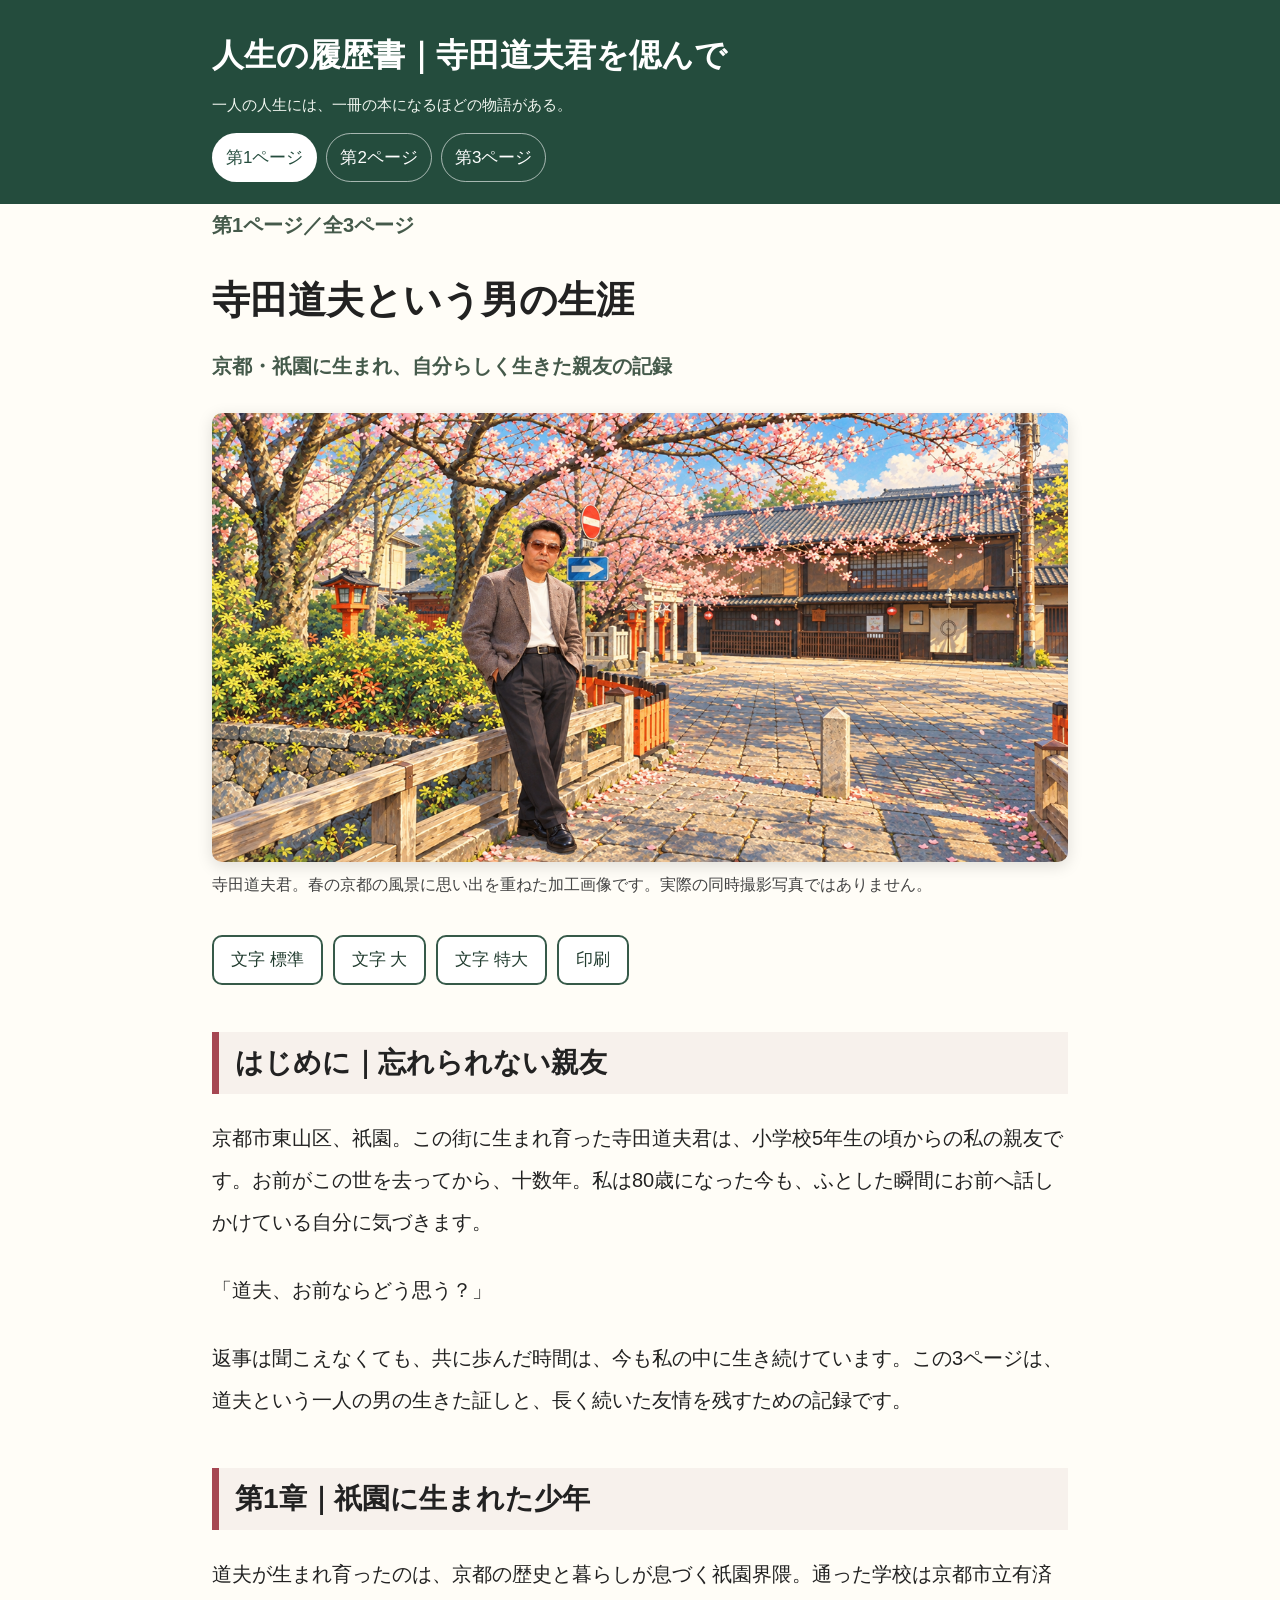
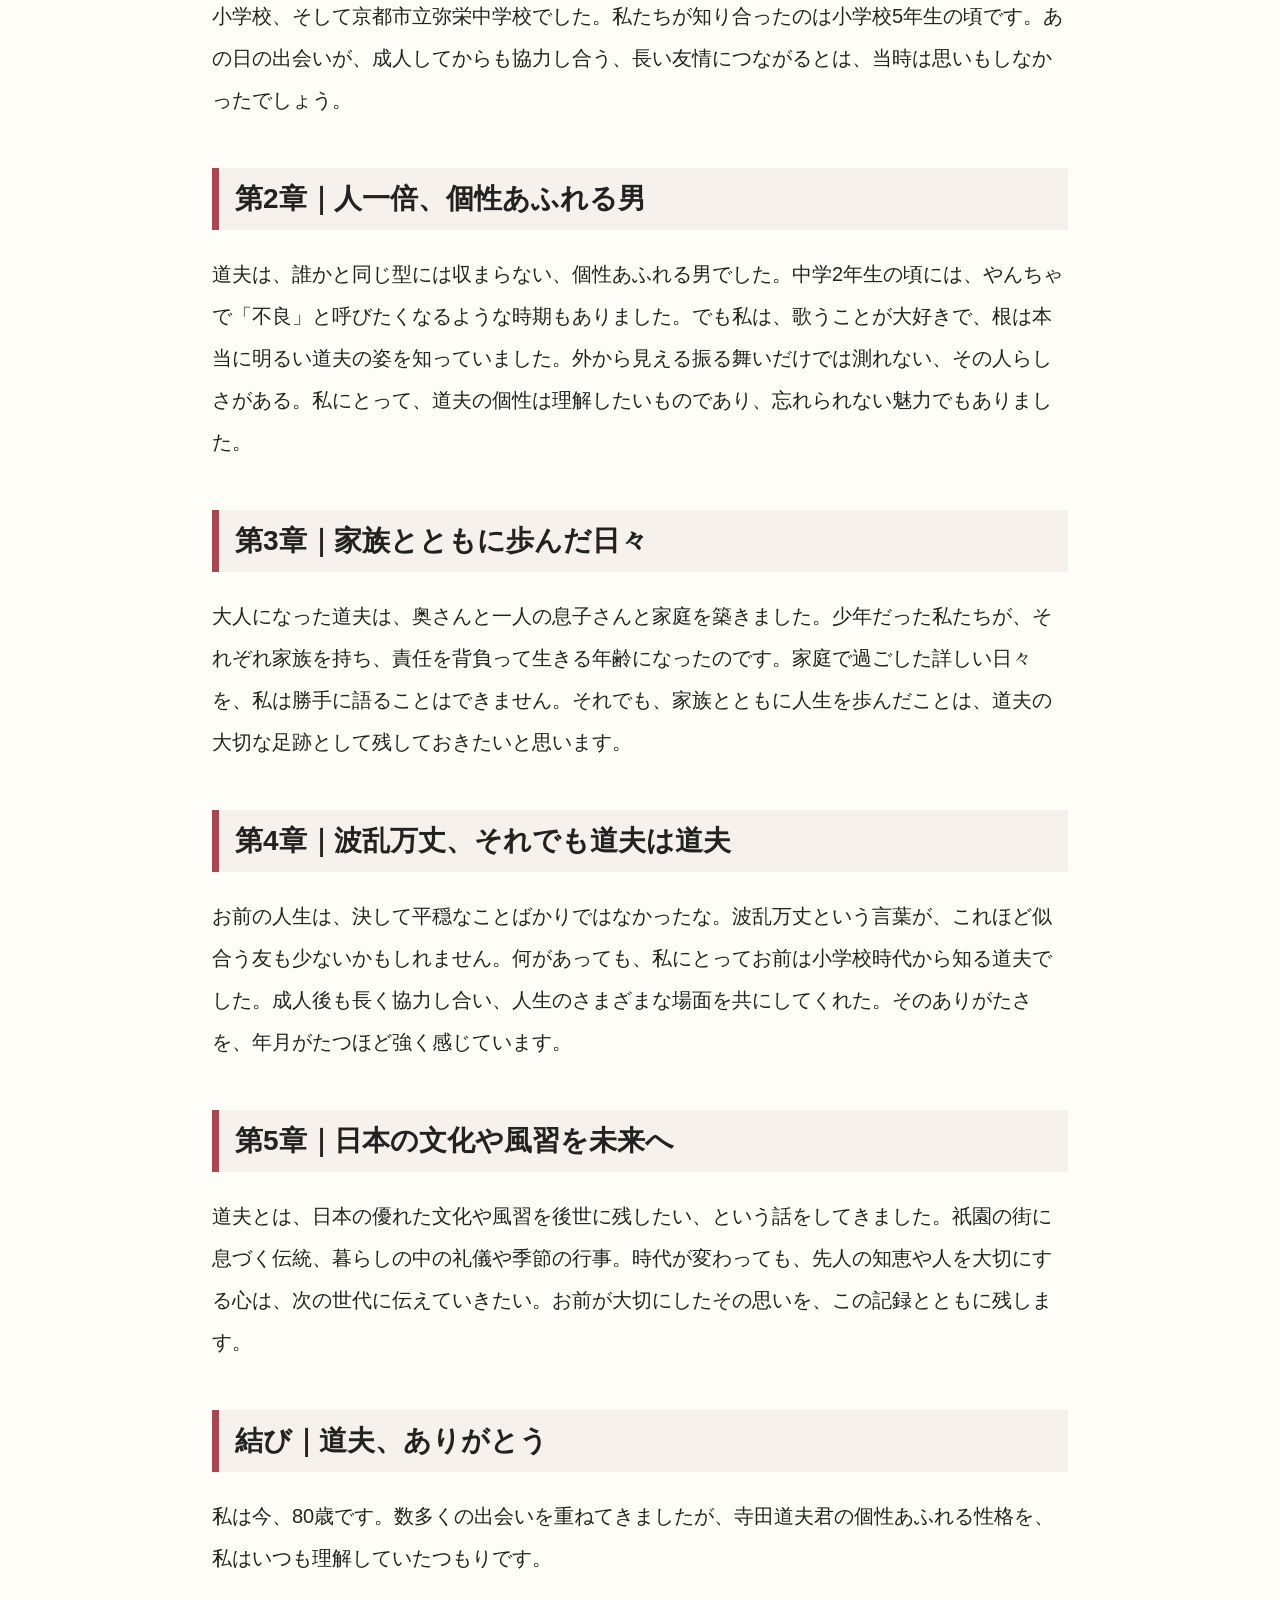
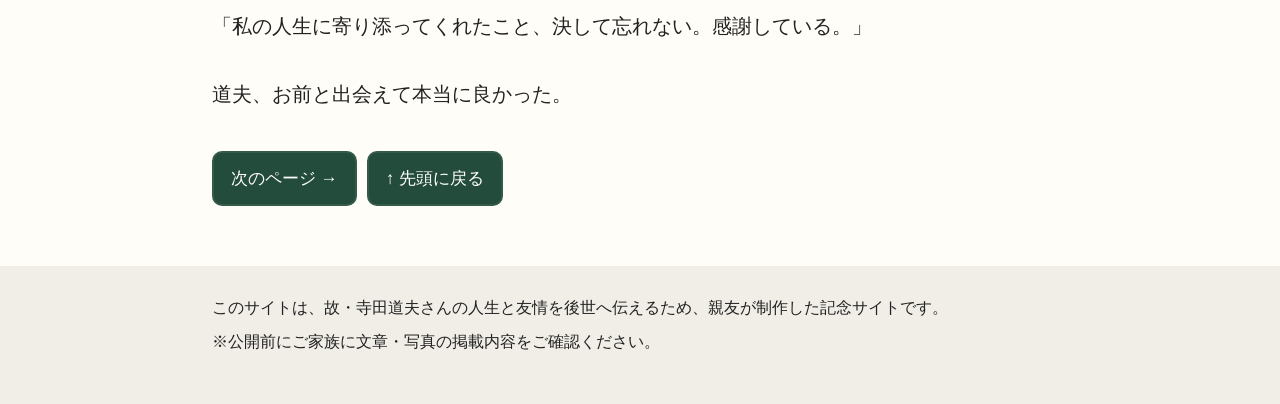
==== index.html @ 9e339e1a "Publish supplied Terada Michio memorial website" ====
<!doctype html><html lang="ja"><head><meta charset="utf-8"><meta name="viewport" content="width=device-width,initial-scale=1"><meta name="robots" content="noindex,nofollow"><title>寺田道夫という男の生涯｜人生の履歴書・寺田道夫君</title><meta name="description" content="京都・祇園に生まれ、自分らしく生きた親友の記録。小学校5年生からの親友が記す人生の履歴書。"><link rel="stylesheet" href="css/style.css"></head><body><header class="sitehead"><div class="wrap"><a class="brand" href="index.html">人生の履歴書｜寺田道夫君を偲んで</a><p class="tag">一人の人生には、一冊の本になるほどの物語がある。</p><nav aria-label="ページ切り替え"><a href="index.html" aria-current="page">第1ページ</a><a href="memories.html" >第2ページ</a><a href="message.html" >第3ページ</a></nav></div></header><main class="wrap"><p class="intro">第1ページ／全3ページ</p><h1>寺田道夫という男の生涯</h1><p class="intro">京都・祇園に生まれ、自分らしく生きた親友の記録</p><figure class="photo"><img data-zoom src="images/terada-main.png" alt="寺田道夫君の立ち姿と、桜咲く京都の街並みを組み合わせた加工画像"><figcaption>寺田道夫君。春の京都の風景に思い出を重ねた加工画像です。実際の同時撮影写真ではありません。</figcaption></figure><div class="controls" aria-label="表示操作"><button type="button" data-font="normal">文字 標準</button><button type="button" data-font="large">文字 大</button><button type="button" data-font="xlarge">文字 特大</button><button type="button" onclick="window.print()">印刷</button></div><section class="section"><h2>はじめに｜忘れられない親友</h2><p>京都市東山区、祇園。この街に生まれ育った寺田道夫君は、小学校5年生の頃からの私の親友です。お前がこの世を去ってから、十数年。私は80歳になった今も、ふとした瞬間にお前へ話しかけている自分に気づきます。</p><p>「道夫、お前ならどう思う？」</p><p>返事は聞こえなくても、共に歩んだ時間は、今も私の中に生き続けています。この3ページは、道夫という一人の男の生きた証しと、長く続いた友情を残すための記録です。</p></section><section class="section"><h2>第1章｜祇園に生まれた少年</h2><p>道夫が生まれ育ったのは、京都の歴史と暮らしが息づく祇園界隈。通った学校は京都市立有済小学校、そして京都市立弥栄中学校でした。私たちが知り合ったのは小学校5年生の頃です。あの日の出会いが、成人してからも協力し合う、長い友情につながるとは、当時は思いもしなかったでしょう。</p></section><section class="section"><h2>第2章｜人一倍、個性あふれる男</h2><p>道夫は、誰かと同じ型には収まらない、個性あふれる男でした。中学2年生の頃には、やんちゃで「不良」と呼びたくなるような時期もありました。でも私は、歌うことが大好きで、根は本当に明るい道夫の姿を知っていました。外から見える振る舞いだけでは測れない、その人らしさがある。私にとって、道夫の個性は理解したいものであり、忘れられない魅力でもありました。</p></section><section class="section"><h2>第3章｜家族とともに歩んだ日々</h2><p>大人になった道夫は、奥さんと一人の息子さんと家庭を築きました。少年だった私たちが、それぞれ家族を持ち、責任を背負って生きる年齢になったのです。家庭で過ごした詳しい日々を、私は勝手に語ることはできません。それでも、家族とともに人生を歩んだことは、道夫の大切な足跡として残しておきたいと思います。</p></section><section class="section"><h2>第4章｜波乱万丈、それでも道夫は道夫</h2><p>お前の人生は、決して平穏なことばかりではなかったな。波乱万丈という言葉が、これほど似合う友も少ないかもしれません。何があっても、私にとってお前は小学校時代から知る道夫でした。成人後も長く協力し合い、人生のさまざまな場面を共にしてくれた。そのありがたさを、年月がたつほど強く感じています。</p></section><section class="section"><h2>第5章｜日本の文化や風習を未来へ</h2><p>道夫とは、日本の優れた文化や風習を後世に残したい、という話をしてきました。祇園の街に息づく伝統、暮らしの中の礼儀や季節の行事。時代が変わっても、先人の知恵や人を大切にする心は、次の世代に伝えていきたい。お前が大切にしたその思いを、この記録とともに残します。</p></section><section class="section"><h2>結び｜道夫、ありがとう</h2><p>私は今、80歳です。数多くの出会いを重ねてきましたが、寺田道夫君の個性あふれる性格を、私はいつも理解していたつもりです。</p><p>「私の人生に寄り添ってくれたこと、決して忘れない。感謝している。」</p><p>道夫、お前と出会えて本当に良かった。</p></section><div class="pager"><a href="memories.html">次のページ →</a><a href="#top" onclick="window.scrollTo({top:0,behavior:'smooth'});return false">↑ 先頭に戻る</a></div></main><footer class="foot"><div class="wrap">このサイトは、故・寺田道夫さんの人生と友情を後世へ伝えるため、親友が制作した記念サイトです。<p>※公開前にご家族に文章・写真の掲載内容をご確認ください。</p></div></footer><dialog id="image-dialog"><button type="button" data-close aria-label="画像を閉じる">閉じる ×</button><img alt="拡大画像"></dialog><script src="js/main.js" defer></script></body></html>
---- css/style.css ----
*{box-sizing:border-box}html{scroll-behavior:smooth}body{margin:0;background:#fffdf7;color:#222;font-family:"Yu Gothic","Hiragino Kaku Gothic ProN",Meiryo,sans-serif;font-size:20px;line-height:2.1}body.large{font-size:23px}body.xlarge{font-size:26px}a{color:#174e39}a:focus-visible,button:focus-visible{outline:4px solid #bb5a1a;outline-offset:4px}.wrap{max-width:900px;margin:0 auto;padding:0 22px}.sitehead{background:#244c3d;color:#fff;padding:22px 0}.brand{color:white;text-decoration:none;font-weight:800;font-size:clamp(23px,3vw,32px)}.tag{font-size:15px;margin:0;color:#f2f7f1}nav{display:flex;flex-wrap:wrap;gap:9px;margin-top:12px}nav a{color:#fff;border:1px solid #fff9;padding:6px 13px;border-radius:30px;text-decoration:none;font-size:17px}nav a[aria-current]{background:#fff;color:#244c3d}main{padding-top:30px}h1{font-size:clamp(30px,4.6vw,38px);line-height:1.5;margin:.4em 0}h2{font-size:28px;line-height:1.5;margin:1.7em 0 .8em;border-left:7px solid #a64752;background:#f7f1ec;padding:10px 16px}p{margin:0 0 1.3em;overflow-wrap:anywhere}.intro{color:#455a4b;font-weight:600}.photo{margin:25px auto 35px}figure img{display:block;width:100%;height:auto;border-radius:10px;box-shadow:0 4px 16px #0002;cursor:zoom-in}figcaption{font-size:16px;line-height:1.8;color:#444;margin-top:9px}.section{margin:36px 0}.quote{border-left:6px solid #a64752;background:#fff6eb;padding:18px 22px;font-weight:700}.controls,.pager{display:flex;gap:10px;flex-wrap:wrap;margin:25px 0}.controls button,.pager a{font:700 17px inherit;font-size:17px;color:#223d30;border:2px solid #365a49;background:#fff;border-radius:10px;padding:8px 17px;min-height:50px;cursor:pointer;text-decoration:none}.pager a{background:#244c3d;color:#fff}.foot{background:#f0eee7;padding:25px 0;font-size:16px;margin-top:60px}dialog{border:0;background:transparent;max-width:95vw;max-height:95vh;padding:0}dialog img{max-width:90vw;max-height:85vh;object-fit:contain}dialog button{display:block;margin-left:auto;padding:8px 15px;font-size:20px}dialog::backdrop{background:#000b}@media(max-width:640px){.wrap{padding:0 16px}nav a{font-size:15px}h2{font-size:26px}}@media print{body{color:#000;background:#fff;font-size:15pt}.controls,.pager,nav,dialog{display:none!important}.sitehead{background:#fff;color:#000}.brand{color:#000}.wrap{max-width:100%}section{break-inside:avoid}h2{background:#eee}}
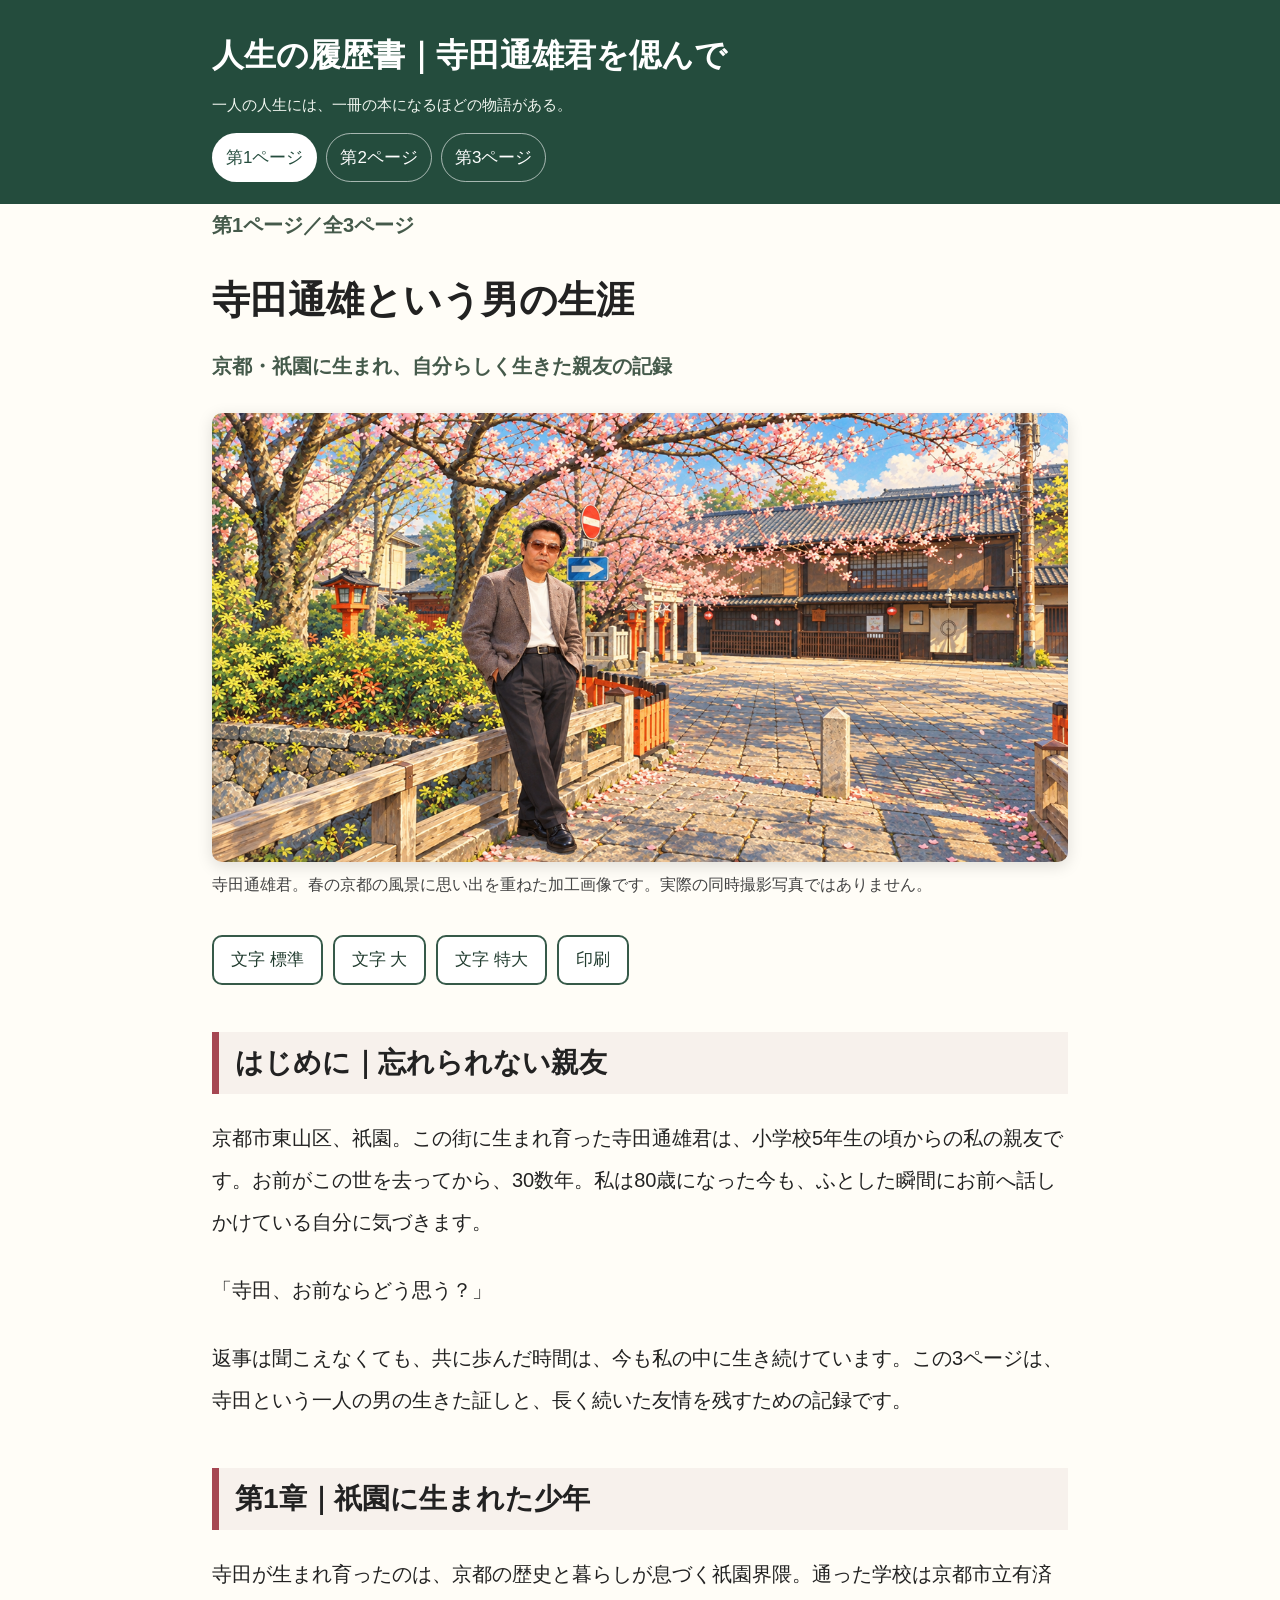
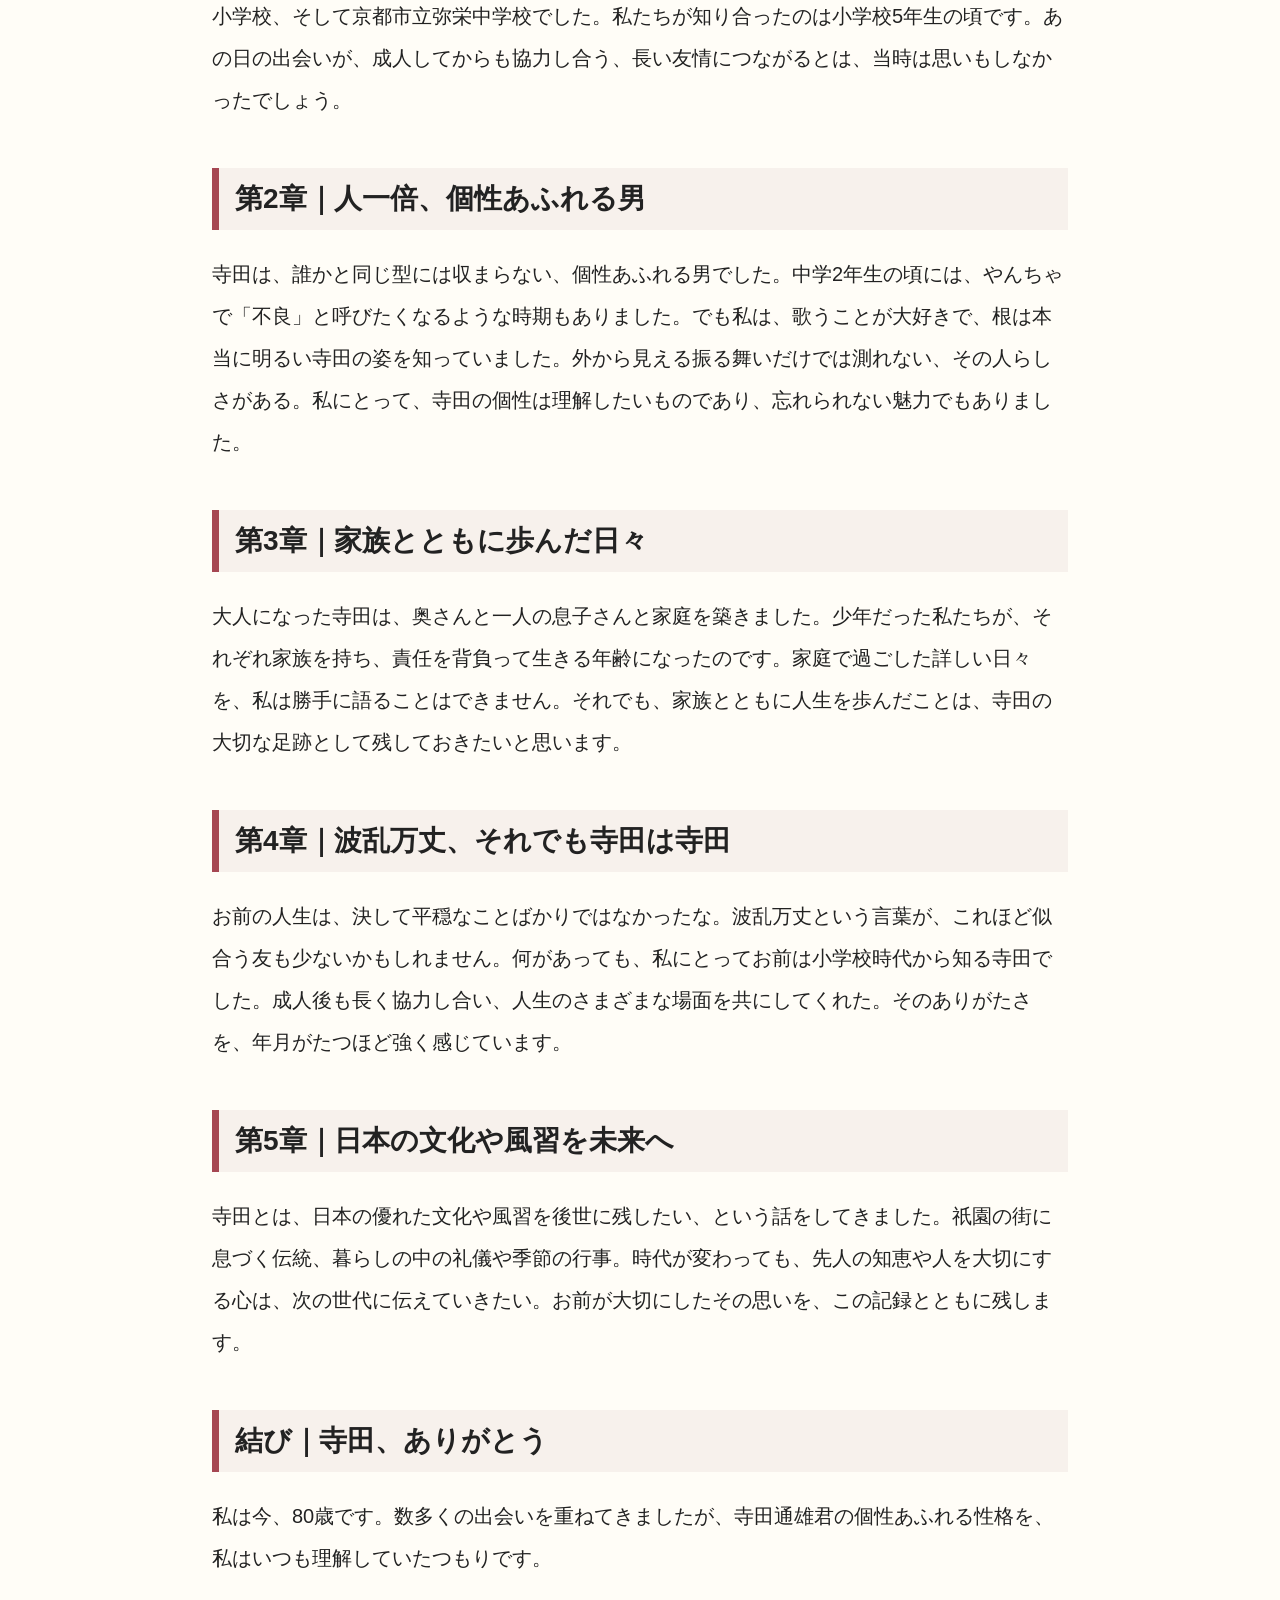
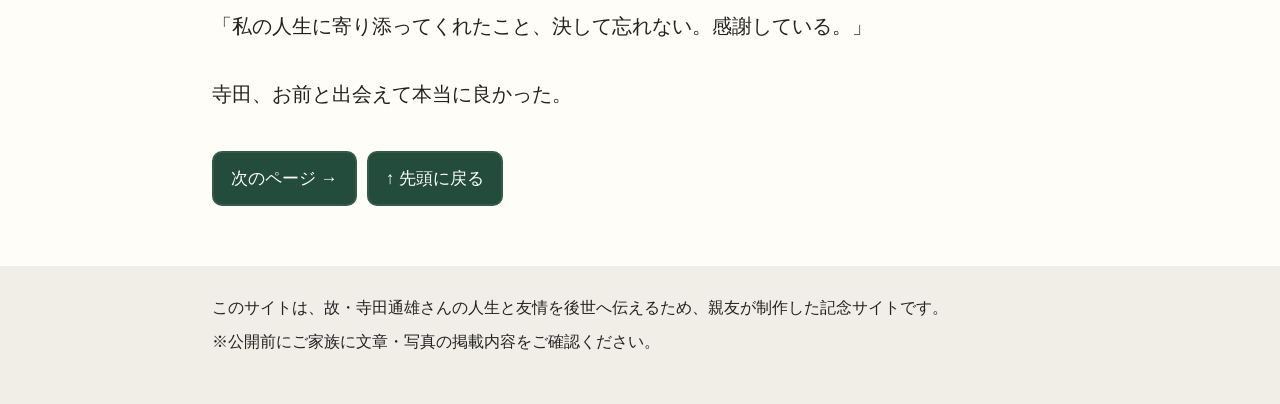
==== commit f7e8866c: "Correct Terada name, memorial years, and school image description" ====
--- a/index.html
+++ b/index.html
@@ -1 +1 @@
-<!doctype html><html lang="ja"><head><meta charset="utf-8"><meta name="viewport" content="width=device-width,initial-scale=1"><meta name="robots" content="noindex,nofollow"><title>寺田道夫という男の生涯｜人生の履歴書・寺田道夫君</title><meta name="description" content="京都・祇園に生まれ、自分らしく生きた親友の記録。小学校5年生からの親友が記す人生の履歴書。"><link rel="stylesheet" href="css/style.css"></head><body><header class="sitehead"><div class="wrap"><a class="brand" href="index.html">人生の履歴書｜寺田道夫君を偲んで</a><p class="tag">一人の人生には、一冊の本になるほどの物語がある。</p><nav aria-label="ページ切り替え"><a href="index.html" aria-current="page">第1ページ</a><a href="memories.html" >第2ページ</a><a href="message.html" >第3ページ</a></nav></div></header><main class="wrap"><p class="intro">第1ページ／全3ページ</p><h1>寺田道夫という男の生涯</h1><p class="intro">京都・祇園に生まれ、自分らしく生きた親友の記録</p><figure class="photo"><img data-zoom src="images/terada-main.png" alt="寺田道夫君の立ち姿と、桜咲く京都の街並みを組み合わせた加工画像"><figcaption>寺田道夫君。春の京都の風景に思い出を重ねた加工画像です。実際の同時撮影写真ではありません。</figcaption></figure><div class="controls" aria-label="表示操作"><button type="button" data-font="normal">文字 標準</button><button type="button" data-font="large">文字 大</button><button type="button" data-font="xlarge">文字 特大</button><button type="button" onclick="window.print()">印刷</button></div><section class="section"><h2>はじめに｜忘れられない親友</h2><p>京都市東山区、祇園。この街に生まれ育った寺田道夫君は、小学校5年生の頃からの私の親友です。お前がこの世を去ってから、十数年。私は80歳になった今も、ふとした瞬間にお前へ話しかけている自分に気づきます。</p><p>「道夫、お前ならどう思う？」</p><p>返事は聞こえなくても、共に歩んだ時間は、今も私の中に生き続けています。この3ページは、道夫という一人の男の生きた証しと、長く続いた友情を残すための記録です。</p></section><section class="section"><h2>第1章｜祇園に生まれた少年</h2><p>道夫が生まれ育ったのは、京都の歴史と暮らしが息づく祇園界隈。通った学校は京都市立有済小学校、そして京都市立弥栄中学校でした。私たちが知り合ったのは小学校5年生の頃です。あの日の出会いが、成人してからも協力し合う、長い友情につながるとは、当時は思いもしなかったでしょう。</p></section><section class="section"><h2>第2章｜人一倍、個性あふれる男</h2><p>道夫は、誰かと同じ型には収まらない、個性あふれる男でした。中学2年生の頃には、やんちゃで「不良」と呼びたくなるような時期もありました。でも私は、歌うことが大好きで、根は本当に明るい道夫の姿を知っていました。外から見える振る舞いだけでは測れない、その人らしさがある。私にとって、道夫の個性は理解したいものであり、忘れられない魅力でもありました。</p></section><section class="section"><h2>第3章｜家族とともに歩んだ日々</h2><p>大人になった道夫は、奥さんと一人の息子さんと家庭を築きました。少年だった私たちが、それぞれ家族を持ち、責任を背負って生きる年齢になったのです。家庭で過ごした詳しい日々を、私は勝手に語ることはできません。それでも、家族とともに人生を歩んだことは、道夫の大切な足跡として残しておきたいと思います。</p></section><section class="section"><h2>第4章｜波乱万丈、それでも道夫は道夫</h2><p>お前の人生は、決して平穏なことばかりではなかったな。波乱万丈という言葉が、これほど似合う友も少ないかもしれません。何があっても、私にとってお前は小学校時代から知る道夫でした。成人後も長く協力し合い、人生のさまざまな場面を共にしてくれた。そのありがたさを、年月がたつほど強く感じています。</p></section><section class="section"><h2>第5章｜日本の文化や風習を未来へ</h2><p>道夫とは、日本の優れた文化や風習を後世に残したい、という話をしてきました。祇園の街に息づく伝統、暮らしの中の礼儀や季節の行事。時代が変わっても、先人の知恵や人を大切にする心は、次の世代に伝えていきたい。お前が大切にしたその思いを、この記録とともに残します。</p></section><section class="section"><h2>結び｜道夫、ありがとう</h2><p>私は今、80歳です。数多くの出会いを重ねてきましたが、寺田道夫君の個性あふれる性格を、私はいつも理解していたつもりです。</p><p>「私の人生に寄り添ってくれたこと、決して忘れない。感謝している。」</p><p>道夫、お前と出会えて本当に良かった。</p></section><div class="pager"><a href="memories.html">次のページ →</a><a href="#top" onclick="window.scrollTo({top:0,behavior:'smooth'});return false">↑ 先頭に戻る</a></div></main><footer class="foot"><div class="wrap">このサイトは、故・寺田道夫さんの人生と友情を後世へ伝えるため、親友が制作した記念サイトです。<p>※公開前にご家族に文章・写真の掲載内容をご確認ください。</p></div></footer><dialog id="image-dialog"><button type="button" data-close aria-label="画像を閉じる">閉じる ×</button><img alt="拡大画像"></dialog><script src="js/main.js" defer></script></body></html>+<!doctype html><html lang="ja"><head><meta charset="utf-8"><meta name="viewport" content="width=device-width,initial-scale=1"><meta name="robots" content="noindex,nofollow"><title>寺田通雄という男の生涯｜人生の履歴書・寺田通雄君</title><meta name="description" content="京都・祇園に生まれ、自分らしく生きた親友の記録。小学校5年生からの親友が記す人生の履歴書。"><link rel="stylesheet" href="css/style.css"></head><body><header class="sitehead"><div class="wrap"><a class="brand" href="index.html">人生の履歴書｜寺田通雄君を偲んで</a><p class="tag">一人の人生には、一冊の本になるほどの物語がある。</p><nav aria-label="ページ切り替え"><a href="index.html" aria-current="page">第1ページ</a><a href="memories.html" >第2ページ</a><a href="message.html" >第3ページ</a></nav></div></header><main class="wrap"><p class="intro">第1ページ／全3ページ</p><h1>寺田通雄という男の生涯</h1><p class="intro">京都・祇園に生まれ、自分らしく生きた親友の記録</p><figure class="photo"><img data-zoom src="images/terada-main.png" alt="寺田通雄君の立ち姿と、桜咲く京都の街並みを組み合わせた加工画像"><figcaption>寺田通雄君。春の京都の風景に思い出を重ねた加工画像です。実際の同時撮影写真ではありません。</figcaption></figure><div class="controls" aria-label="表示操作"><button type="button" data-font="normal">文字 標準</button><button type="button" data-font="large">文字 大</button><button type="button" data-font="xlarge">文字 特大</button><button type="button" onclick="window.print()">印刷</button></div><section class="section"><h2>はじめに｜忘れられない親友</h2><p>京都市東山区、祇園。この街に生まれ育った寺田通雄君は、小学校5年生の頃からの私の親友です。お前がこの世を去ってから、30数年。私は80歳になった今も、ふとした瞬間にお前へ話しかけている自分に気づきます。</p><p>「寺田、お前ならどう思う？」</p><p>返事は聞こえなくても、共に歩んだ時間は、今も私の中に生き続けています。この3ページは、寺田という一人の男の生きた証しと、長く続いた友情を残すための記録です。</p></section><section class="section"><h2>第1章｜祇園に生まれた少年</h2><p>寺田が生まれ育ったのは、京都の歴史と暮らしが息づく祇園界隈。通った学校は京都市立有済小学校、そして京都市立弥栄中学校でした。私たちが知り合ったのは小学校5年生の頃です。あの日の出会いが、成人してからも協力し合う、長い友情につながるとは、当時は思いもしなかったでしょう。</p></section><section class="section"><h2>第2章｜人一倍、個性あふれる男</h2><p>寺田は、誰かと同じ型には収まらない、個性あふれる男でした。中学2年生の頃には、やんちゃで「不良」と呼びたくなるような時期もありました。でも私は、歌うことが大好きで、根は本当に明るい寺田の姿を知っていました。外から見える振る舞いだけでは測れない、その人らしさがある。私にとって、寺田の個性は理解したいものであり、忘れられない魅力でもありました。</p></section><section class="section"><h2>第3章｜家族とともに歩んだ日々</h2><p>大人になった寺田は、奥さんと一人の息子さんと家庭を築きました。少年だった私たちが、それぞれ家族を持ち、責任を背負って生きる年齢になったのです。家庭で過ごした詳しい日々を、私は勝手に語ることはできません。それでも、家族とともに人生を歩んだことは、寺田の大切な足跡として残しておきたいと思います。</p></section><section class="section"><h2>第4章｜波乱万丈、それでも寺田は寺田</h2><p>お前の人生は、決して平穏なことばかりではなかったな。波乱万丈という言葉が、これほど似合う友も少ないかもしれません。何があっても、私にとってお前は小学校時代から知る寺田でした。成人後も長く協力し合い、人生のさまざまな場面を共にしてくれた。そのありがたさを、年月がたつほど強く感じています。</p></section><section class="section"><h2>第5章｜日本の文化や風習を未来へ</h2><p>寺田とは、日本の優れた文化や風習を後世に残したい、という話をしてきました。祇園の街に息づく伝統、暮らしの中の礼儀や季節の行事。時代が変わっても、先人の知恵や人を大切にする心は、次の世代に伝えていきたい。お前が大切にしたその思いを、この記録とともに残します。</p></section><section class="section"><h2>結び｜寺田、ありがとう</h2><p>私は今、80歳です。数多くの出会いを重ねてきましたが、寺田通雄君の個性あふれる性格を、私はいつも理解していたつもりです。</p><p>「私の人生に寄り添ってくれたこと、決して忘れない。感謝している。」</p><p>寺田、お前と出会えて本当に良かった。</p></section><div class="pager"><a href="memories.html">次のページ →</a><a href="#top" onclick="window.scrollTo({top:0,behavior:'smooth'});return false">↑ 先頭に戻る</a></div></main><footer class="foot"><div class="wrap">このサイトは、故・寺田通雄さんの人生と友情を後世へ伝えるため、親友が制作した記念サイトです。<p>※公開前にご家族に文章・写真の掲載内容をご確認ください。</p></div></footer><dialog id="image-dialog"><button type="button" data-close aria-label="画像を閉じる">閉じる ×</button><img alt="拡大画像"></dialog><script src="js/main.js" defer></script></body></html>
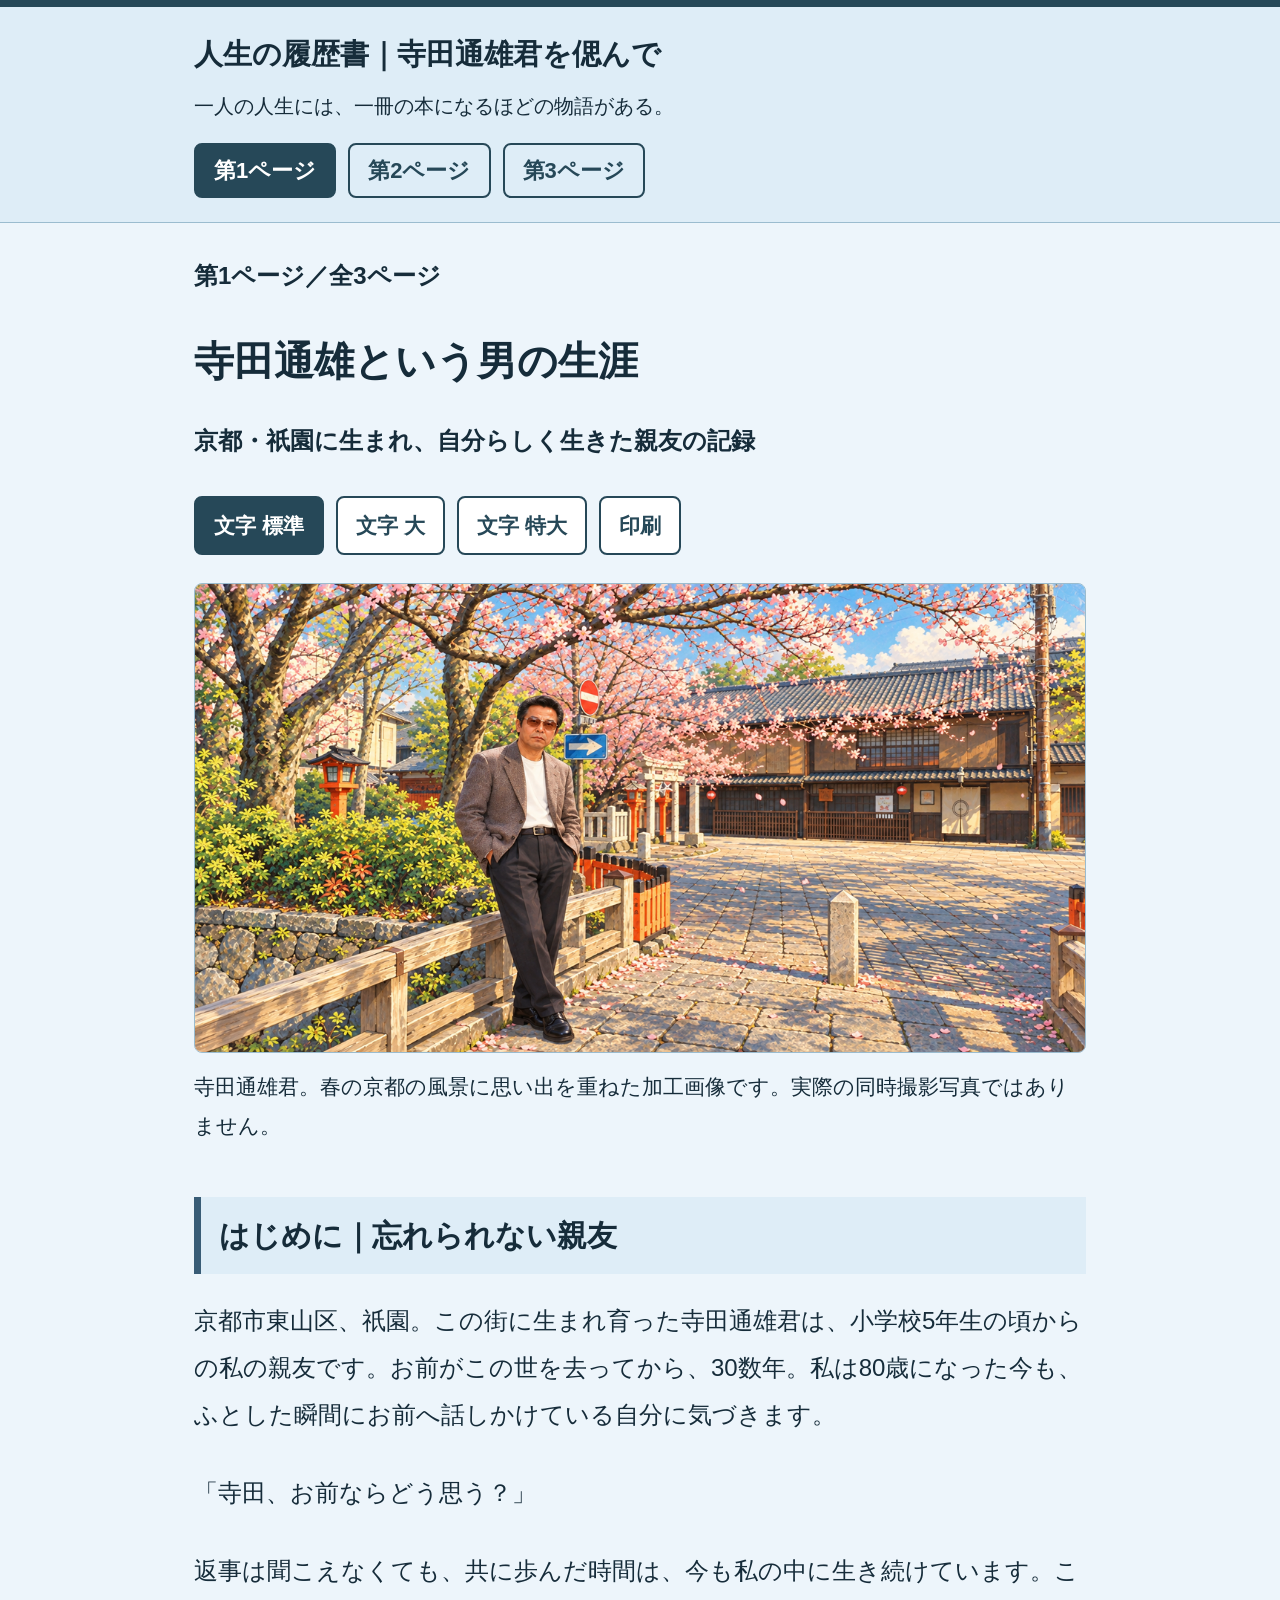
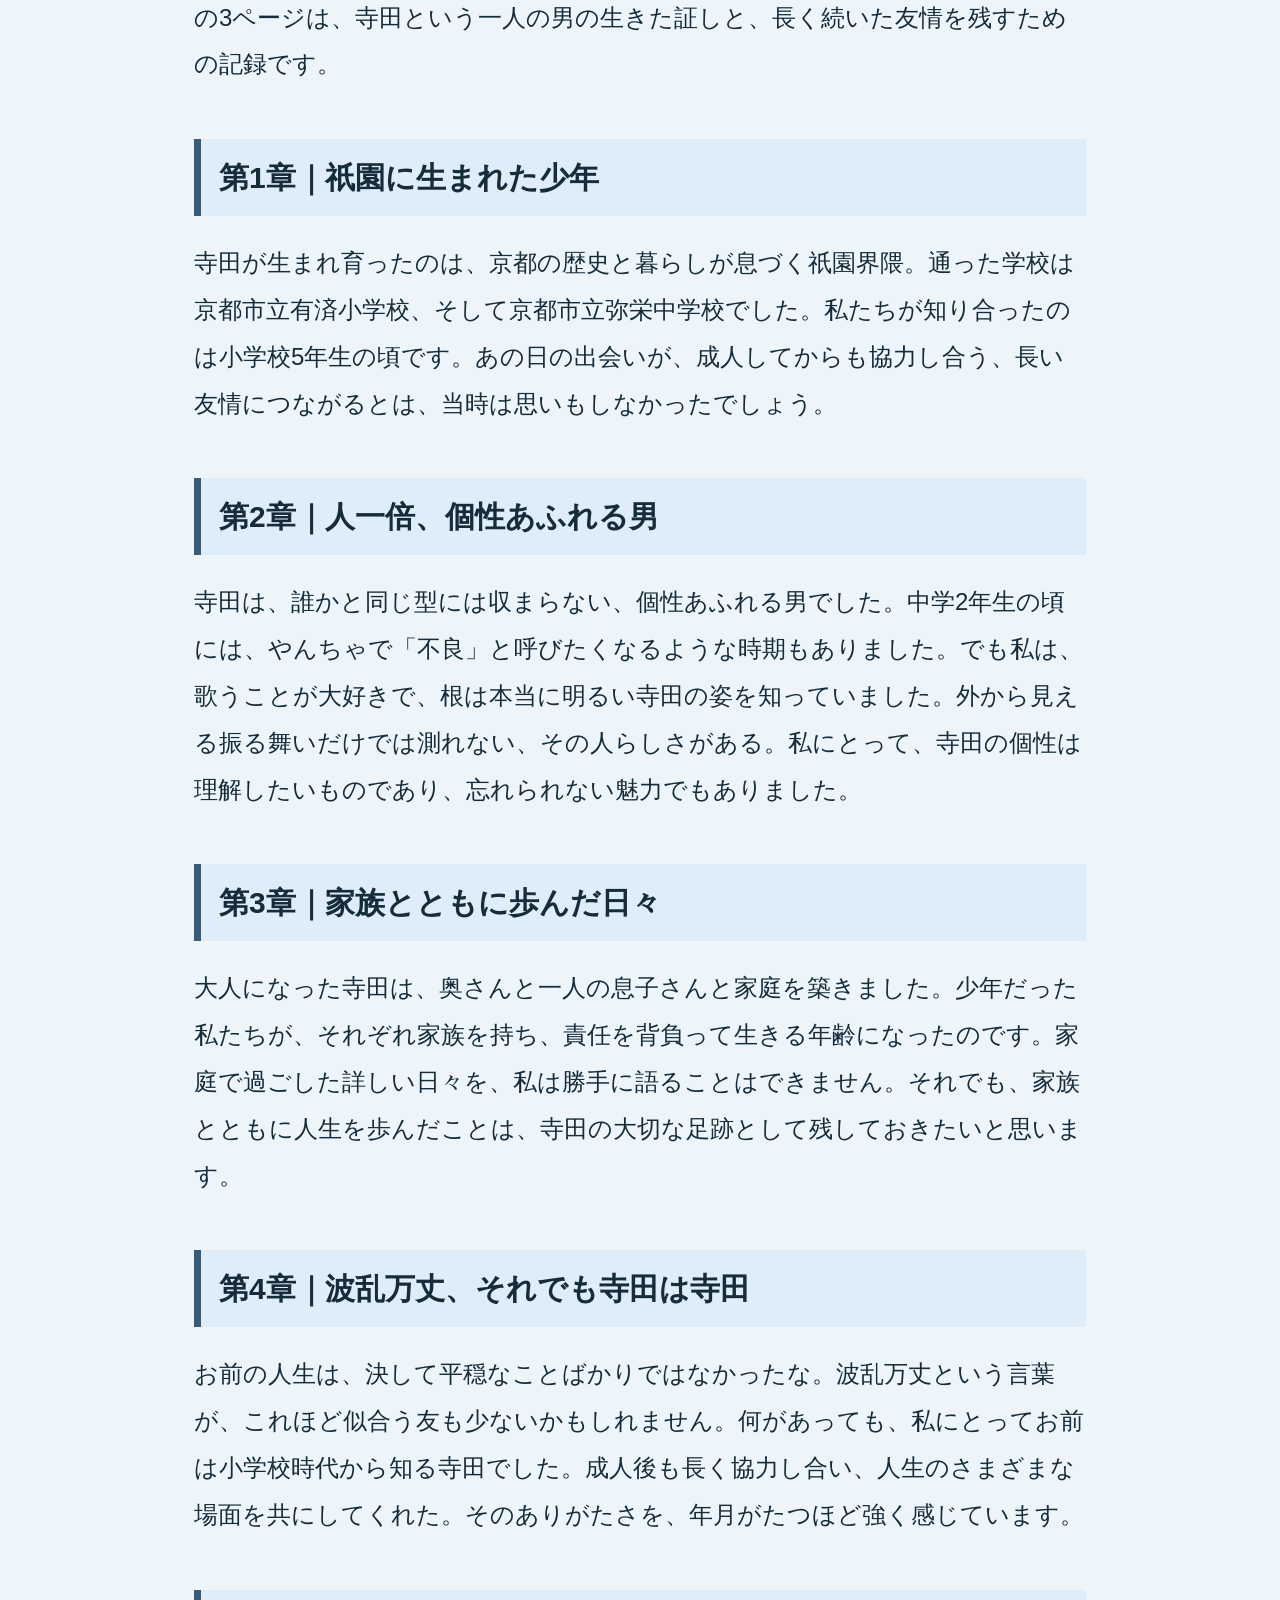
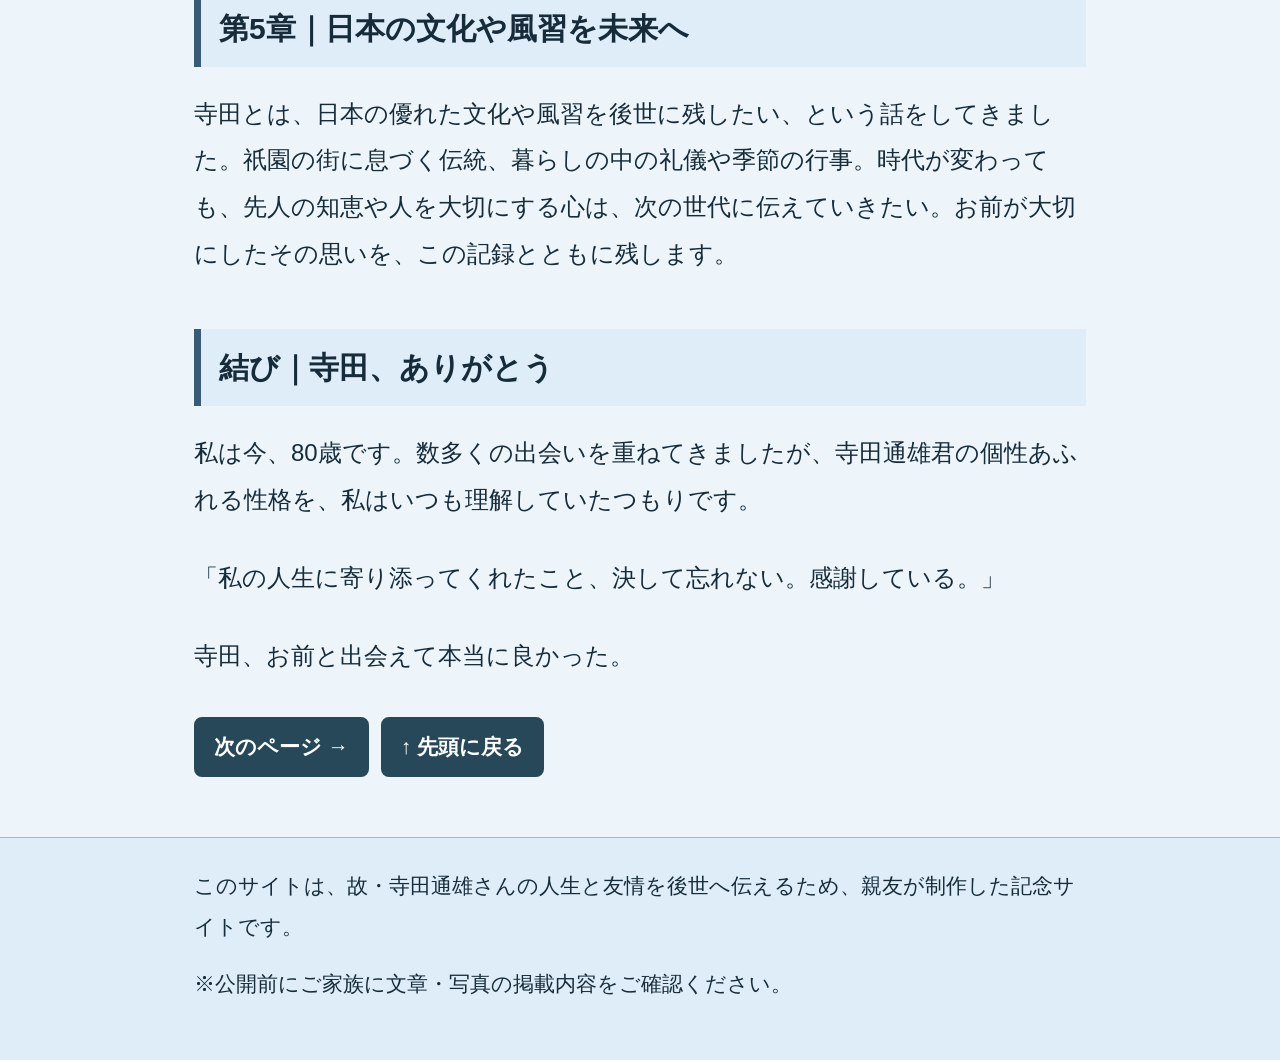
==== commit 306ac018: "Improve senior readability, apply blue palette and replace school photo" ====
--- a/index.html
+++ b/index.html
@@ -1 +1 @@
-<!doctype html><html lang="ja"><head><meta charset="utf-8"><meta name="viewport" content="width=device-width,initial-scale=1"><meta name="robots" content="noindex,nofollow"><title>寺田通雄という男の生涯｜人生の履歴書・寺田通雄君</title><meta name="description" content="京都・祇園に生まれ、自分らしく生きた親友の記録。小学校5年生からの親友が記す人生の履歴書。"><link rel="stylesheet" href="css/style.css"></head><body><header class="sitehead"><div class="wrap"><a class="brand" href="index.html">人生の履歴書｜寺田通雄君を偲んで</a><p class="tag">一人の人生には、一冊の本になるほどの物語がある。</p><nav aria-label="ページ切り替え"><a href="index.html" aria-current="page">第1ページ</a><a href="memories.html" >第2ページ</a><a href="message.html" >第3ページ</a></nav></div></header><main class="wrap"><p class="intro">第1ページ／全3ページ</p><h1>寺田通雄という男の生涯</h1><p class="intro">京都・祇園に生まれ、自分らしく生きた親友の記録</p><figure class="photo"><img data-zoom src="images/terada-main.png" alt="寺田通雄君の立ち姿と、桜咲く京都の街並みを組み合わせた加工画像"><figcaption>寺田通雄君。春の京都の風景に思い出を重ねた加工画像です。実際の同時撮影写真ではありません。</figcaption></figure><div class="controls" aria-label="表示操作"><button type="button" data-font="normal">文字 標準</button><button type="button" data-font="large">文字 大</button><button type="button" data-font="xlarge">文字 特大</button><button type="button" onclick="window.print()">印刷</button></div><section class="section"><h2>はじめに｜忘れられない親友</h2><p>京都市東山区、祇園。この街に生まれ育った寺田通雄君は、小学校5年生の頃からの私の親友です。お前がこの世を去ってから、30数年。私は80歳になった今も、ふとした瞬間にお前へ話しかけている自分に気づきます。</p><p>「寺田、お前ならどう思う？」</p><p>返事は聞こえなくても、共に歩んだ時間は、今も私の中に生き続けています。この3ページは、寺田という一人の男の生きた証しと、長く続いた友情を残すための記録です。</p></section><section class="section"><h2>第1章｜祇園に生まれた少年</h2><p>寺田が生まれ育ったのは、京都の歴史と暮らしが息づく祇園界隈。通った学校は京都市立有済小学校、そして京都市立弥栄中学校でした。私たちが知り合ったのは小学校5年生の頃です。あの日の出会いが、成人してからも協力し合う、長い友情につながるとは、当時は思いもしなかったでしょう。</p></section><section class="section"><h2>第2章｜人一倍、個性あふれる男</h2><p>寺田は、誰かと同じ型には収まらない、個性あふれる男でした。中学2年生の頃には、やんちゃで「不良」と呼びたくなるような時期もありました。でも私は、歌うことが大好きで、根は本当に明るい寺田の姿を知っていました。外から見える振る舞いだけでは測れない、その人らしさがある。私にとって、寺田の個性は理解したいものであり、忘れられない魅力でもありました。</p></section><section class="section"><h2>第3章｜家族とともに歩んだ日々</h2><p>大人になった寺田は、奥さんと一人の息子さんと家庭を築きました。少年だった私たちが、それぞれ家族を持ち、責任を背負って生きる年齢になったのです。家庭で過ごした詳しい日々を、私は勝手に語ることはできません。それでも、家族とともに人生を歩んだことは、寺田の大切な足跡として残しておきたいと思います。</p></section><section class="section"><h2>第4章｜波乱万丈、それでも寺田は寺田</h2><p>お前の人生は、決して平穏なことばかりではなかったな。波乱万丈という言葉が、これほど似合う友も少ないかもしれません。何があっても、私にとってお前は小学校時代から知る寺田でした。成人後も長く協力し合い、人生のさまざまな場面を共にしてくれた。そのありがたさを、年月がたつほど強く感じています。</p></section><section class="section"><h2>第5章｜日本の文化や風習を未来へ</h2><p>寺田とは、日本の優れた文化や風習を後世に残したい、という話をしてきました。祇園の街に息づく伝統、暮らしの中の礼儀や季節の行事。時代が変わっても、先人の知恵や人を大切にする心は、次の世代に伝えていきたい。お前が大切にしたその思いを、この記録とともに残します。</p></section><section class="section"><h2>結び｜寺田、ありがとう</h2><p>私は今、80歳です。数多くの出会いを重ねてきましたが、寺田通雄君の個性あふれる性格を、私はいつも理解していたつもりです。</p><p>「私の人生に寄り添ってくれたこと、決して忘れない。感謝している。」</p><p>寺田、お前と出会えて本当に良かった。</p></section><div class="pager"><a href="memories.html">次のページ →</a><a href="#top" onclick="window.scrollTo({top:0,behavior:'smooth'});return false">↑ 先頭に戻る</a></div></main><footer class="foot"><div class="wrap">このサイトは、故・寺田通雄さんの人生と友情を後世へ伝えるため、親友が制作した記念サイトです。<p>※公開前にご家族に文章・写真の掲載内容をご確認ください。</p></div></footer><dialog id="image-dialog"><button type="button" data-close aria-label="画像を閉じる">閉じる ×</button><img alt="拡大画像"></dialog><script src="js/main.js" defer></script></body></html>+<!doctype html><html lang="ja"><head><meta charset="utf-8"><meta name="viewport" content="width=device-width,initial-scale=1"><meta name="robots" content="noindex,nofollow"><title>寺田通雄という男の生涯｜人生の履歴書・寺田通雄君</title><meta name="description" content="京都・祇園に生まれ、自分らしく生きた親友の記録。小学校5年生からの親友が記す人生の履歴書。"><link rel="stylesheet" href="css/style.css"><link rel="stylesheet" href="css/senior-blue.css?v=20261028"></head><body><header class="sitehead"><div class="wrap"><a class="brand" href="index.html">人生の履歴書｜寺田通雄君を偲んで</a><p class="tag">一人の人生には、一冊の本になるほどの物語がある。</p><nav aria-label="ページ切り替え"><a href="index.html" aria-current="page">第1ページ</a><a href="memories.html" >第2ページ</a><a href="message.html" >第3ページ</a></nav></div></header><main class="wrap"><p class="intro">第1ページ／全3ページ</p><h1>寺田通雄という男の生涯</h1><p class="intro">京都・祇園に生まれ、自分らしく生きた親友の記録</p><div class="controls" role="group" aria-label="文字の大きさと印刷"><button type="button" data-font="normal">文字 標準</button><button type="button" data-font="large">文字 大</button><button type="button" data-font="xlarge">文字 特大</button><button type="button" onclick="window.print()">印刷</button><span class="sr-only" role="status" data-size-status></span></div><figure class="photo"><img data-zoom src="images/terada-main.png" alt="寺田通雄君の立ち姿と、桜咲く京都の街並みを組み合わせた加工画像"><figcaption>寺田通雄君。春の京都の風景に思い出を重ねた加工画像です。実際の同時撮影写真ではありません。</figcaption></figure><section class="section"><h2>はじめに｜忘れられない親友</h2><p>京都市東山区、祇園。この街に生まれ育った寺田通雄君は、小学校5年生の頃からの私の親友です。お前がこの世を去ってから、30数年。私は80歳になった今も、ふとした瞬間にお前へ話しかけている自分に気づきます。</p><p>「寺田、お前ならどう思う？」</p><p>返事は聞こえなくても、共に歩んだ時間は、今も私の中に生き続けています。この3ページは、寺田という一人の男の生きた証しと、長く続いた友情を残すための記録です。</p></section><section class="section"><h2>第1章｜祇園に生まれた少年</h2><p>寺田が生まれ育ったのは、京都の歴史と暮らしが息づく祇園界隈。通った学校は京都市立有済小学校、そして京都市立弥栄中学校でした。私たちが知り合ったのは小学校5年生の頃です。あの日の出会いが、成人してからも協力し合う、長い友情につながるとは、当時は思いもしなかったでしょう。</p></section><section class="section"><h2>第2章｜人一倍、個性あふれる男</h2><p>寺田は、誰かと同じ型には収まらない、個性あふれる男でした。中学2年生の頃には、やんちゃで「不良」と呼びたくなるような時期もありました。でも私は、歌うことが大好きで、根は本当に明るい寺田の姿を知っていました。外から見える振る舞いだけでは測れない、その人らしさがある。私にとって、寺田の個性は理解したいものであり、忘れられない魅力でもありました。</p></section><section class="section"><h2>第3章｜家族とともに歩んだ日々</h2><p>大人になった寺田は、奥さんと一人の息子さんと家庭を築きました。少年だった私たちが、それぞれ家族を持ち、責任を背負って生きる年齢になったのです。家庭で過ごした詳しい日々を、私は勝手に語ることはできません。それでも、家族とともに人生を歩んだことは、寺田の大切な足跡として残しておきたいと思います。</p></section><section class="section"><h2>第4章｜波乱万丈、それでも寺田は寺田</h2><p>お前の人生は、決して平穏なことばかりではなかったな。波乱万丈という言葉が、これほど似合う友も少ないかもしれません。何があっても、私にとってお前は小学校時代から知る寺田でした。成人後も長く協力し合い、人生のさまざまな場面を共にしてくれた。そのありがたさを、年月がたつほど強く感じています。</p></section><section class="section"><h2>第5章｜日本の文化や風習を未来へ</h2><p>寺田とは、日本の優れた文化や風習を後世に残したい、という話をしてきました。祇園の街に息づく伝統、暮らしの中の礼儀や季節の行事。時代が変わっても、先人の知恵や人を大切にする心は、次の世代に伝えていきたい。お前が大切にしたその思いを、この記録とともに残します。</p></section><section class="section"><h2>結び｜寺田、ありがとう</h2><p>私は今、80歳です。数多くの出会いを重ねてきましたが、寺田通雄君の個性あふれる性格を、私はいつも理解していたつもりです。</p><p>「私の人生に寄り添ってくれたこと、決して忘れない。感謝している。」</p><p>寺田、お前と出会えて本当に良かった。</p></section><div class="pager"><a href="memories.html">次のページ →</a><a href="#top" onclick="window.scrollTo({top:0,behavior:'smooth'});return false">↑ 先頭に戻る</a></div></main><footer class="foot"><div class="wrap">このサイトは、故・寺田通雄さんの人生と友情を後世へ伝えるため、親友が制作した記念サイトです。<p>※公開前にご家族に文章・写真の掲載内容をご確認ください。</p></div></footer><dialog id="image-dialog"><button type="button" data-close aria-label="画像を閉じる">閉じる ×</button><img alt="拡大画像"></dialog><script src="js/main.js?v=20261028-senior-blue" defer></script></body></html>
--- a/css/senior-blue.css
+++ b/css/senior-blue.css
@@ -0,0 +1,6 @@
+@charset "UTF-8";
+:root{color-scheme:light;--paper:#edf5fb;--ink:#162c3a;--blue:#264858;--panel:#deedf7;--line:#9bbccf;--accent:#385c76}
+html{scroll-padding-top:20px}body{background:var(--paper);color:var(--ink);font-family:"BIZ UDPGothic","Meiryo","Yu Gothic","Hiragino Kaku Gothic ProN",sans-serif;font-size:24px;font-weight:500;line-height:1.95}body.large{font-size:28px}body.xlarge{font-size:32px}a{color:#174b6c;text-underline-offset:.22em;text-decoration-thickness:2px}a:focus-visible,button:focus-visible{outline:4px solid #996017;outline-offset:5px}button,a{touch-action:manipulation}.wrap{max-width:940px;padding:0 24px}.sitehead{background:var(--panel);color:var(--ink);border-top:7px solid var(--blue);border-bottom:1px solid var(--line);padding:24px 0}.brand{color:var(--ink);font-weight:700;font-size:1.2em;line-height:1.65;display:block}.tag{font-size:20px;margin:8px 0 0;color:var(--ink);line-height:1.9}nav{gap:12px;margin-top:18px}nav a{color:var(--blue);border:2px solid var(--blue);padding:9px 18px;border-radius:8px;font-size:22px;font-weight:700;min-height:52px;line-height:1.5;display:flex;align-items:center}nav a[aria-current]{background:var(--blue);color:#fff}main.wrap{padding-top:30px}h1{font-size:1.65em;font-weight:700;line-height:1.6;margin:.5em 0 .6em;overflow-wrap:anywhere}h2{font-size:1.25em;font-weight:700;line-height:1.7;margin:1.7em 0 .8em;border-left:7px solid var(--accent);background:var(--panel);padding:13px 18px;overflow-wrap:anywhere}.intro{color:var(--ink);font-weight:700}.photo{margin:28px auto 36px}figure img{border-radius:8px;border:1px solid var(--line);box-shadow:none}figcaption{font-size:21px;font-weight:500;line-height:1.9;color:var(--ink);margin-top:14px}.section{margin:38px 0}.quote{border-left:6px solid var(--accent);background:var(--panel);padding:20px 24px;font-weight:700}.controls,.pager{gap:12px}.controls button,.pager a{font-family:inherit;font-size:21px;font-weight:700;line-height:1.7;color:var(--blue);border:2px solid var(--blue);background:#fff;border-radius:8px;padding:10px 18px;min-height:54px}.controls button[aria-pressed=true],.pager a{background:var(--blue);color:#fff}.controls button:hover,.pager a:hover{border-color:#102c3c;box-shadow:0 0 0 1px #102c3c}.foot{background:var(--panel);border-top:1px solid var(--line);padding:28px 0;font-size:21px;line-height:1.95}.foot p{margin-top:16px}dialog{border:1px solid var(--line);background:var(--paper);padding:16px}dialog img{display:block;max-width:100%;max-height:80vh;height:auto;margin:auto}dialog button{font-family:inherit;font-weight:700;margin:0 0 14px auto;padding:10px 20px;font-size:22px;min-height:52px;border:2px solid var(--blue);background:white;color:var(--ink);cursor:pointer}dialog::backdrop{background:#142d3ae0}.sr-only{position:absolute;width:1px;height:1px;padding:0;margin:-1px;overflow:hidden;clip:rect(0,0,0,0);white-space:nowrap;border:0}
+@media(max-width:640px){.wrap{padding:0 18px}.sitehead{padding:20px 0}.brand{font-size:1.05em}.tag{font-size:20px}nav{gap:10px}nav a{font-size:20px;padding:9px 13px}h1{font-size:1.4em}h2{font-size:1.16em;padding:12px 14px}.controls{gap:10px}.controls button,.pager a{font-size:20px;padding:9px 14px}figcaption,.foot{font-size:20px}dialog{padding:10px}}
+@media(prefers-reduced-motion:reduce){html{scroll-behavior:auto}}
+@media print{body,body.large,body.xlarge{color:#000;background:#fff;font-size:15pt;font-weight:400;line-height:1.8}.controls,.pager,nav,dialog{display:none!important}.sitehead{background:#fff;color:#000;border:0}.brand,.tag,.intro,.foot{color:#000}.wrap{max-width:100%}h2{background:#eee;color:#000}figcaption,.foot{font-size:12pt}.foot{background:white}.photo img{max-height:120mm;object-fit:contain}}
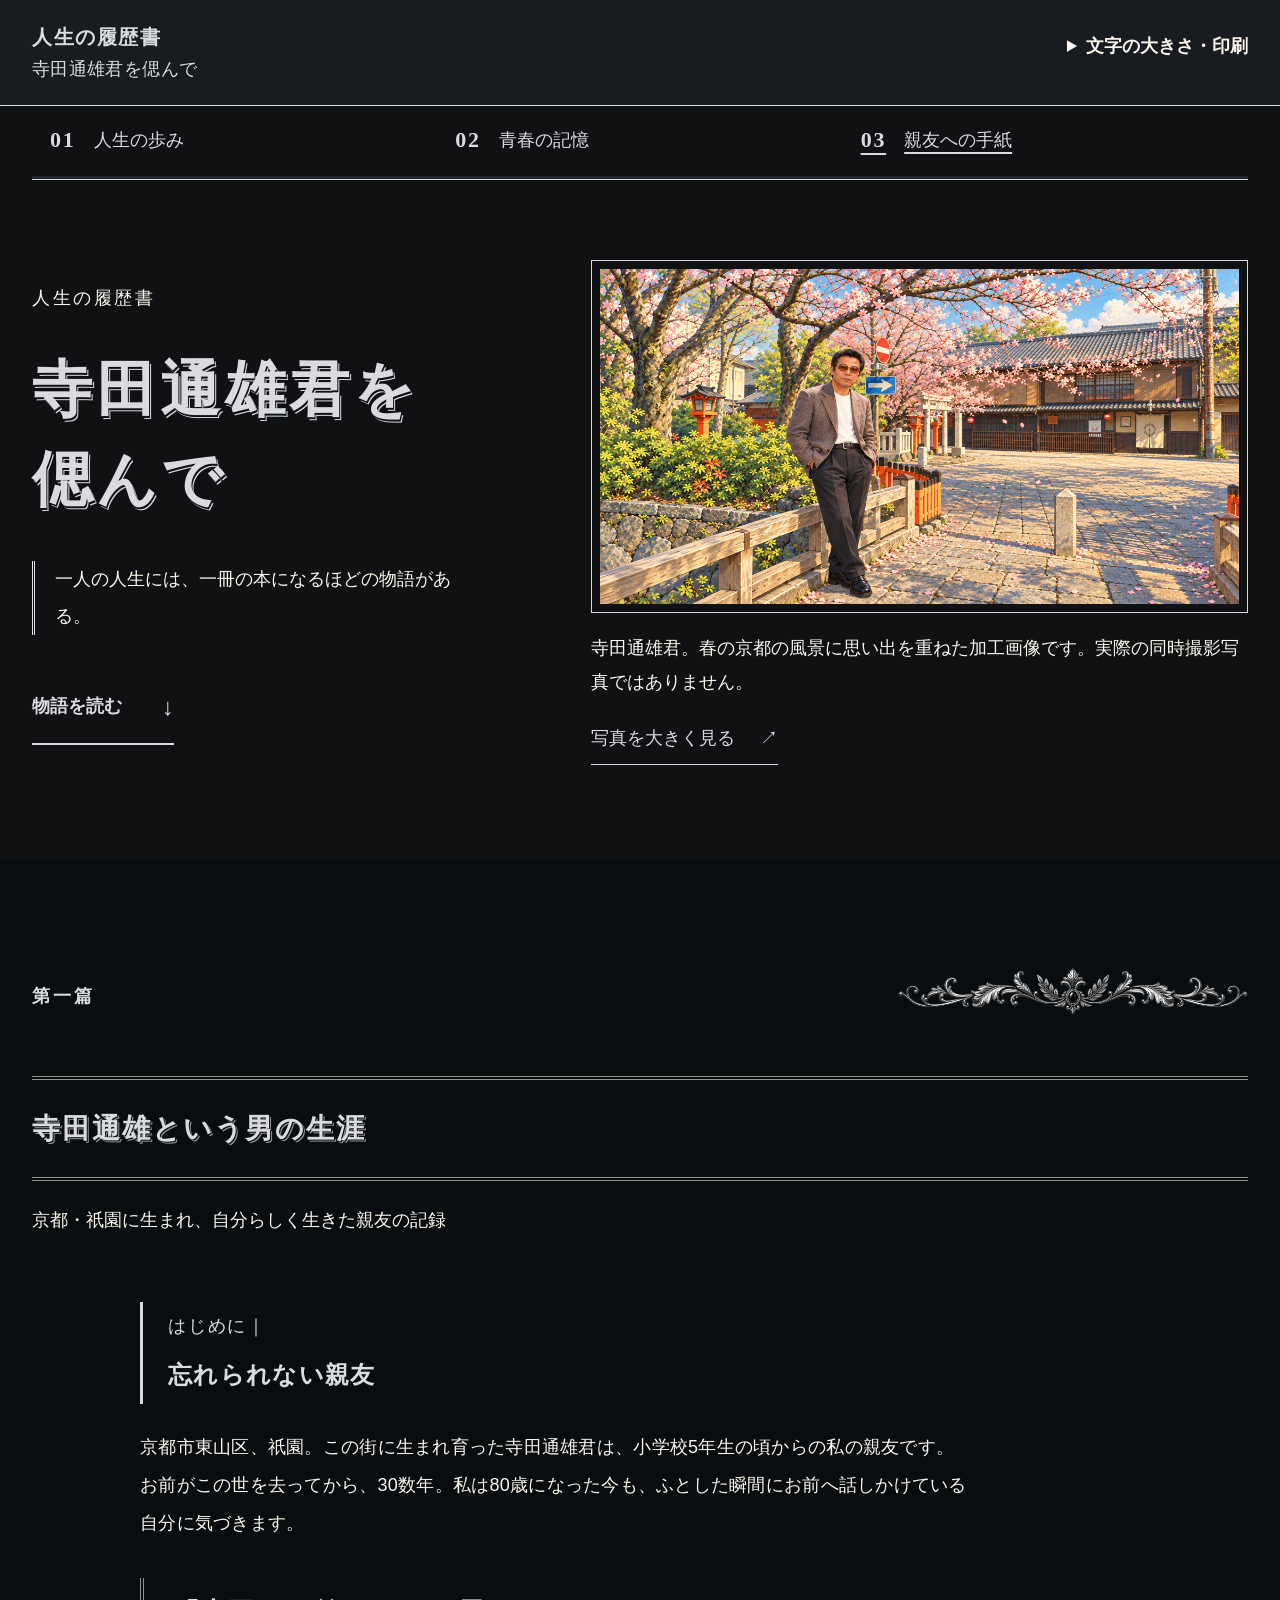
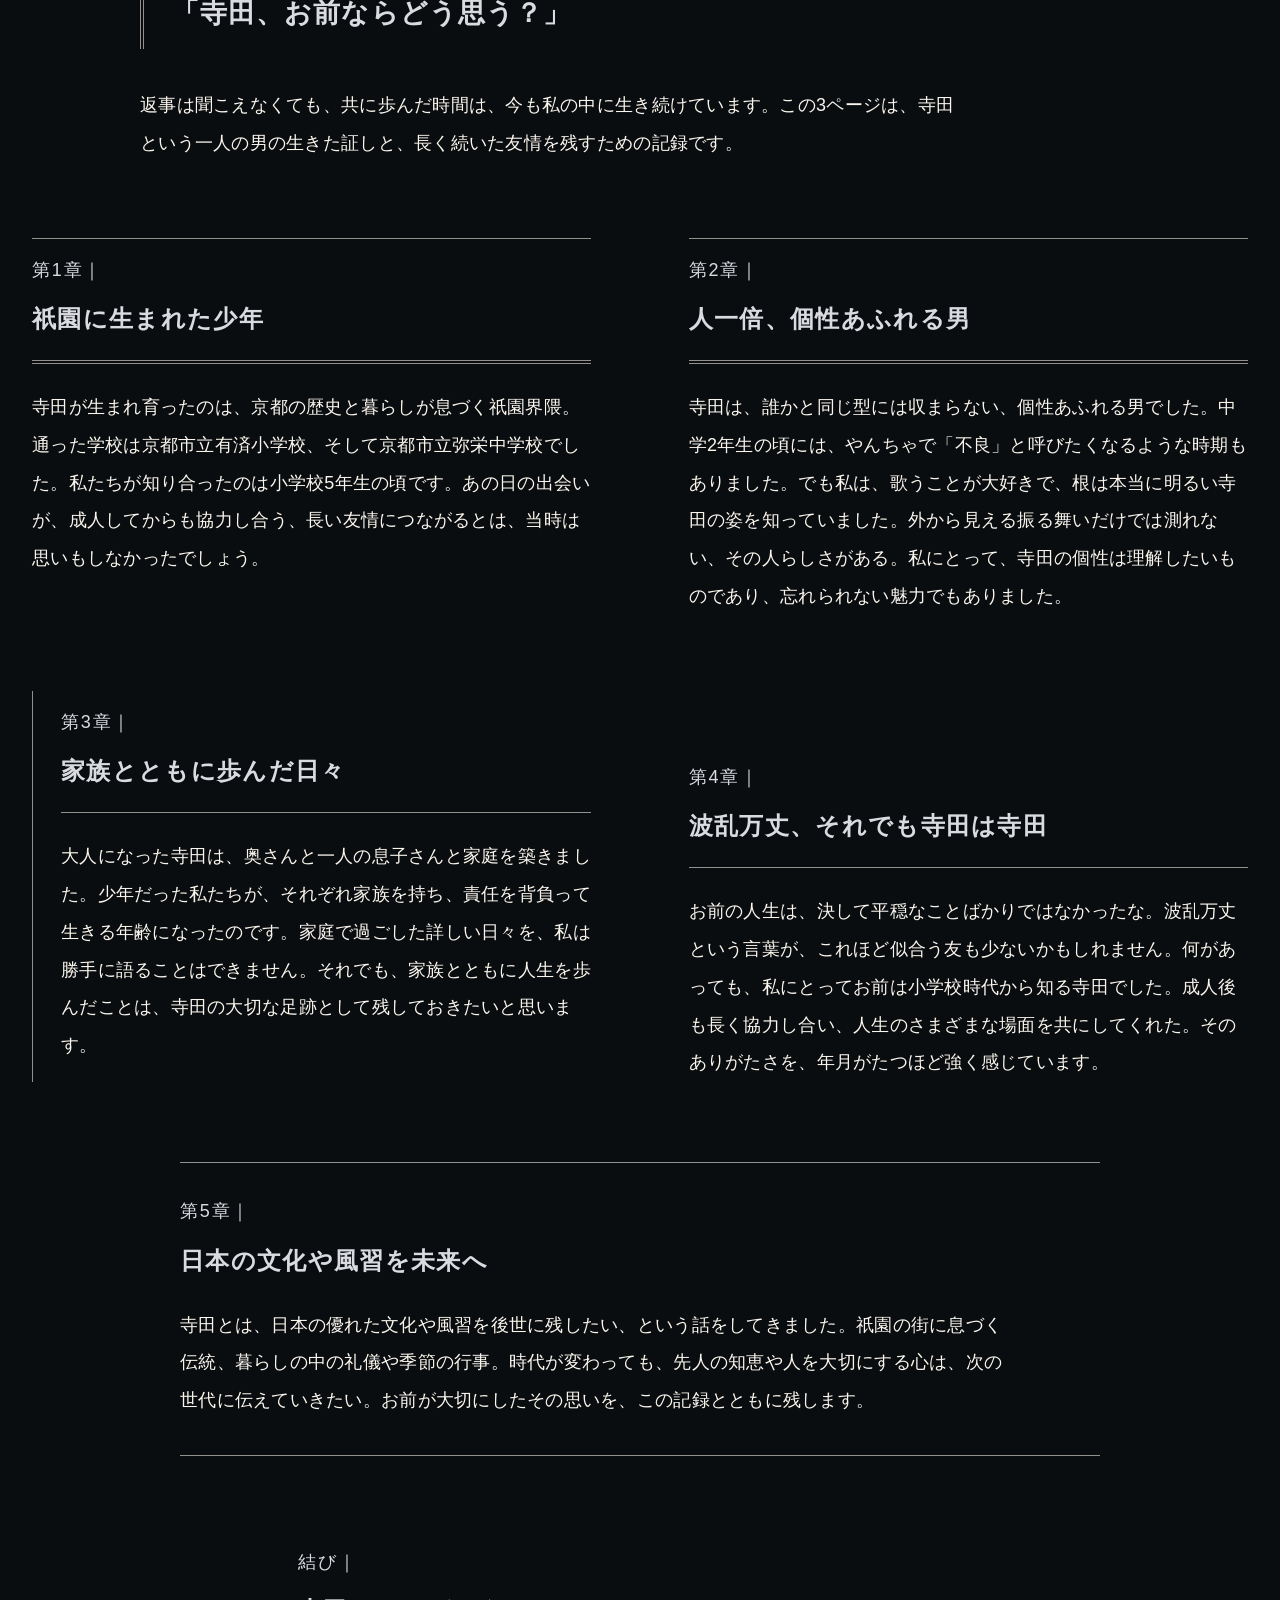
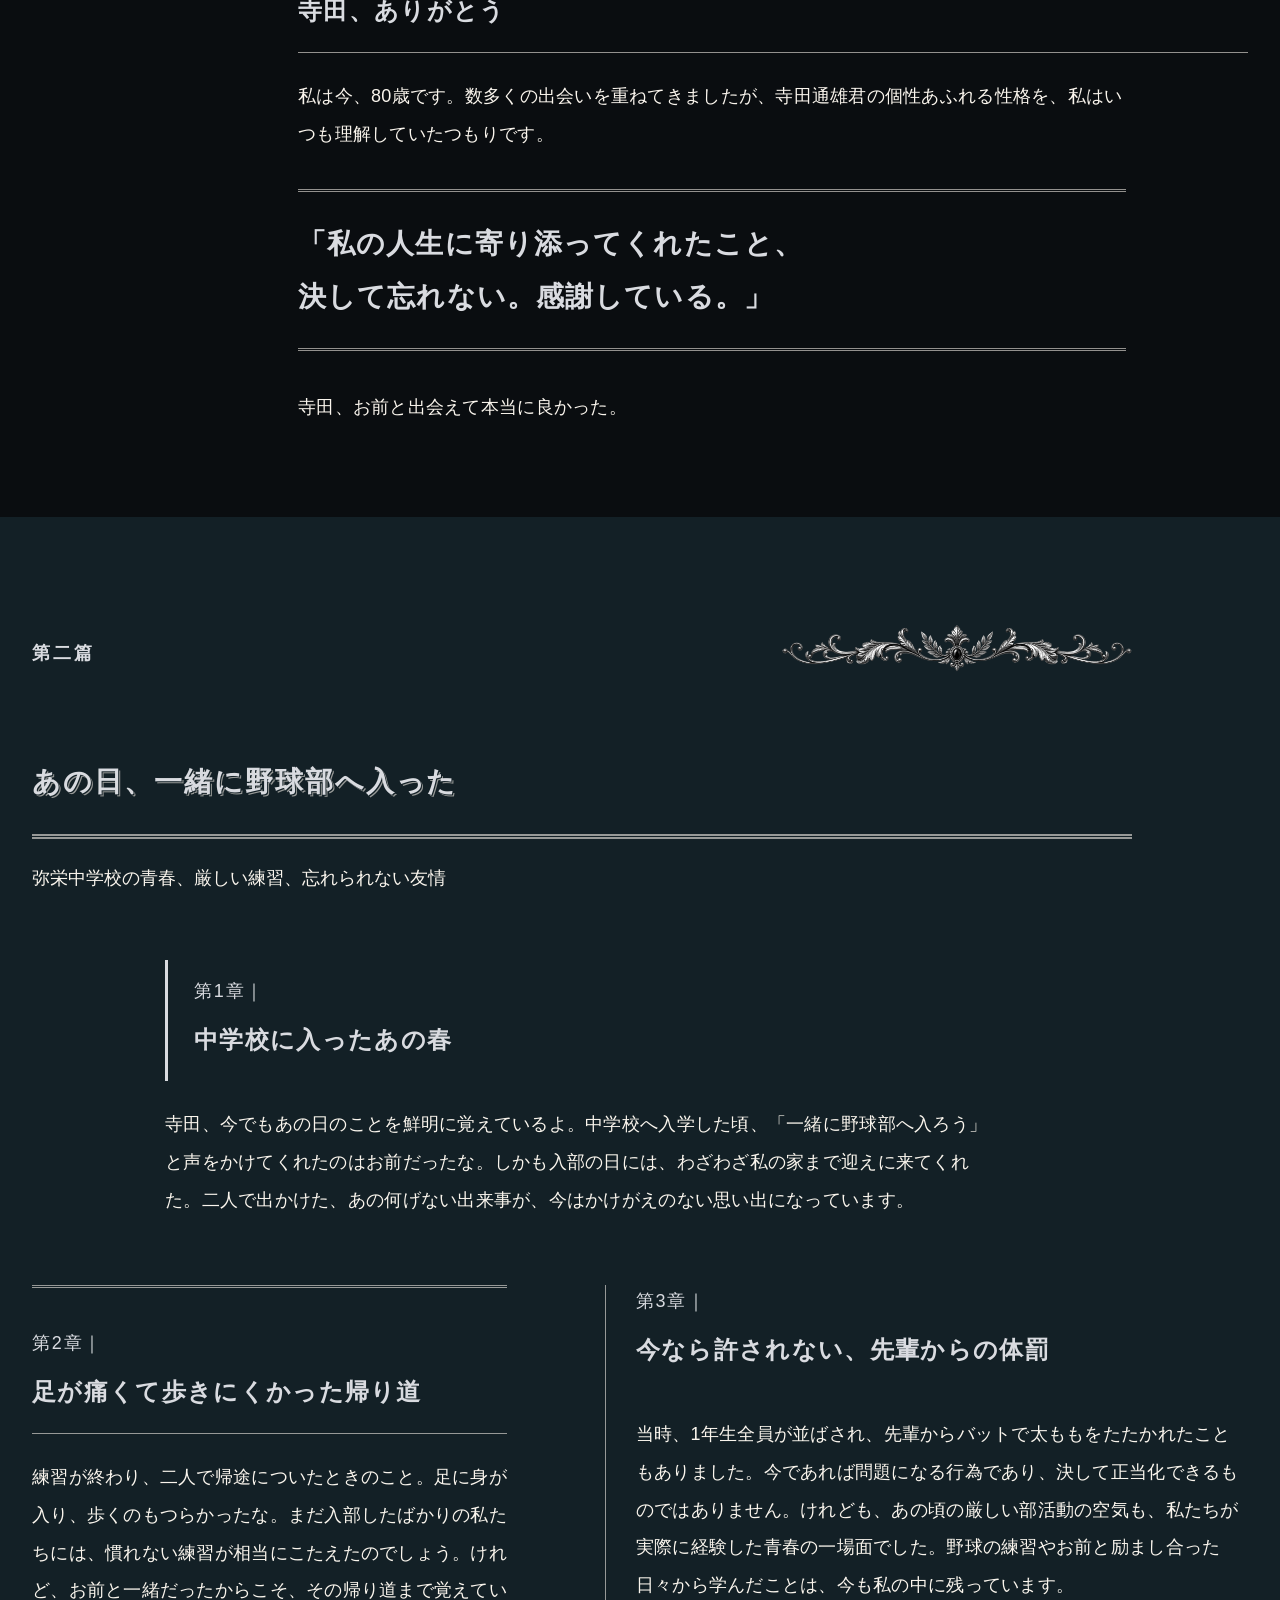
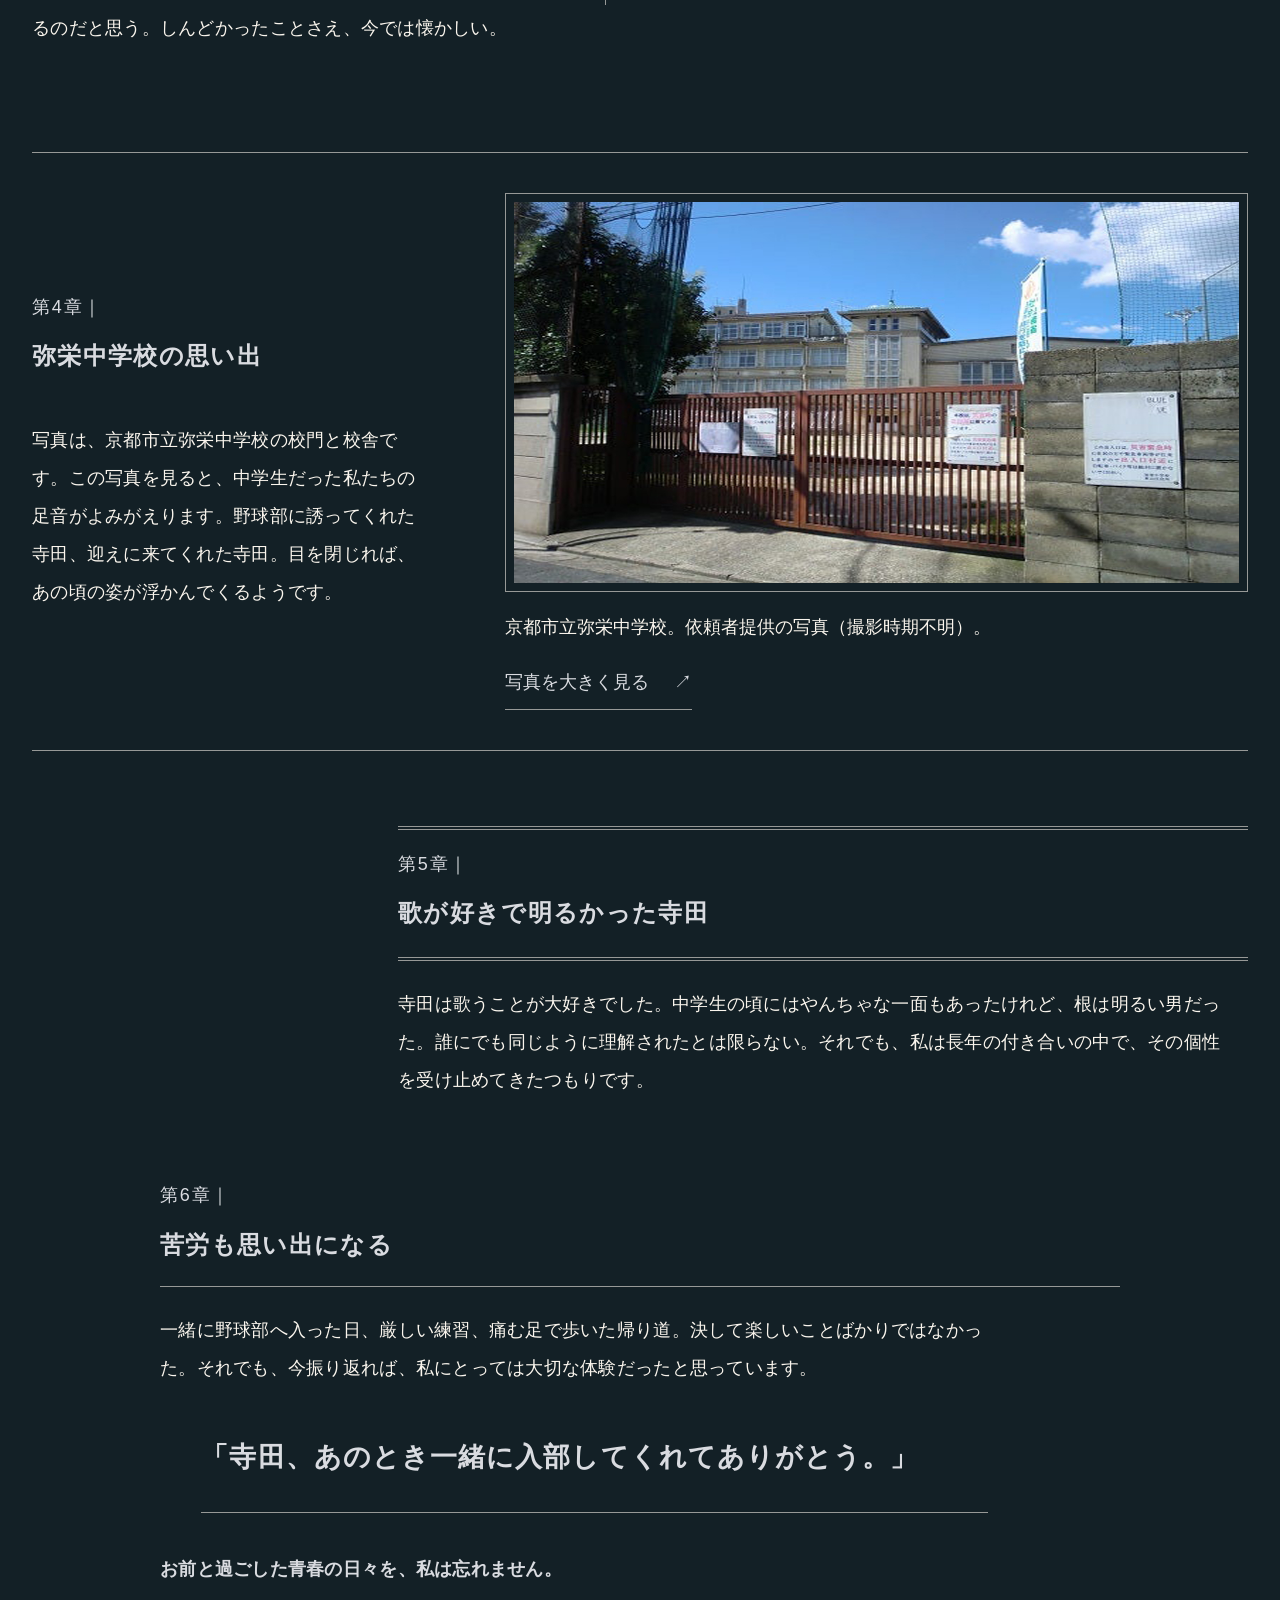
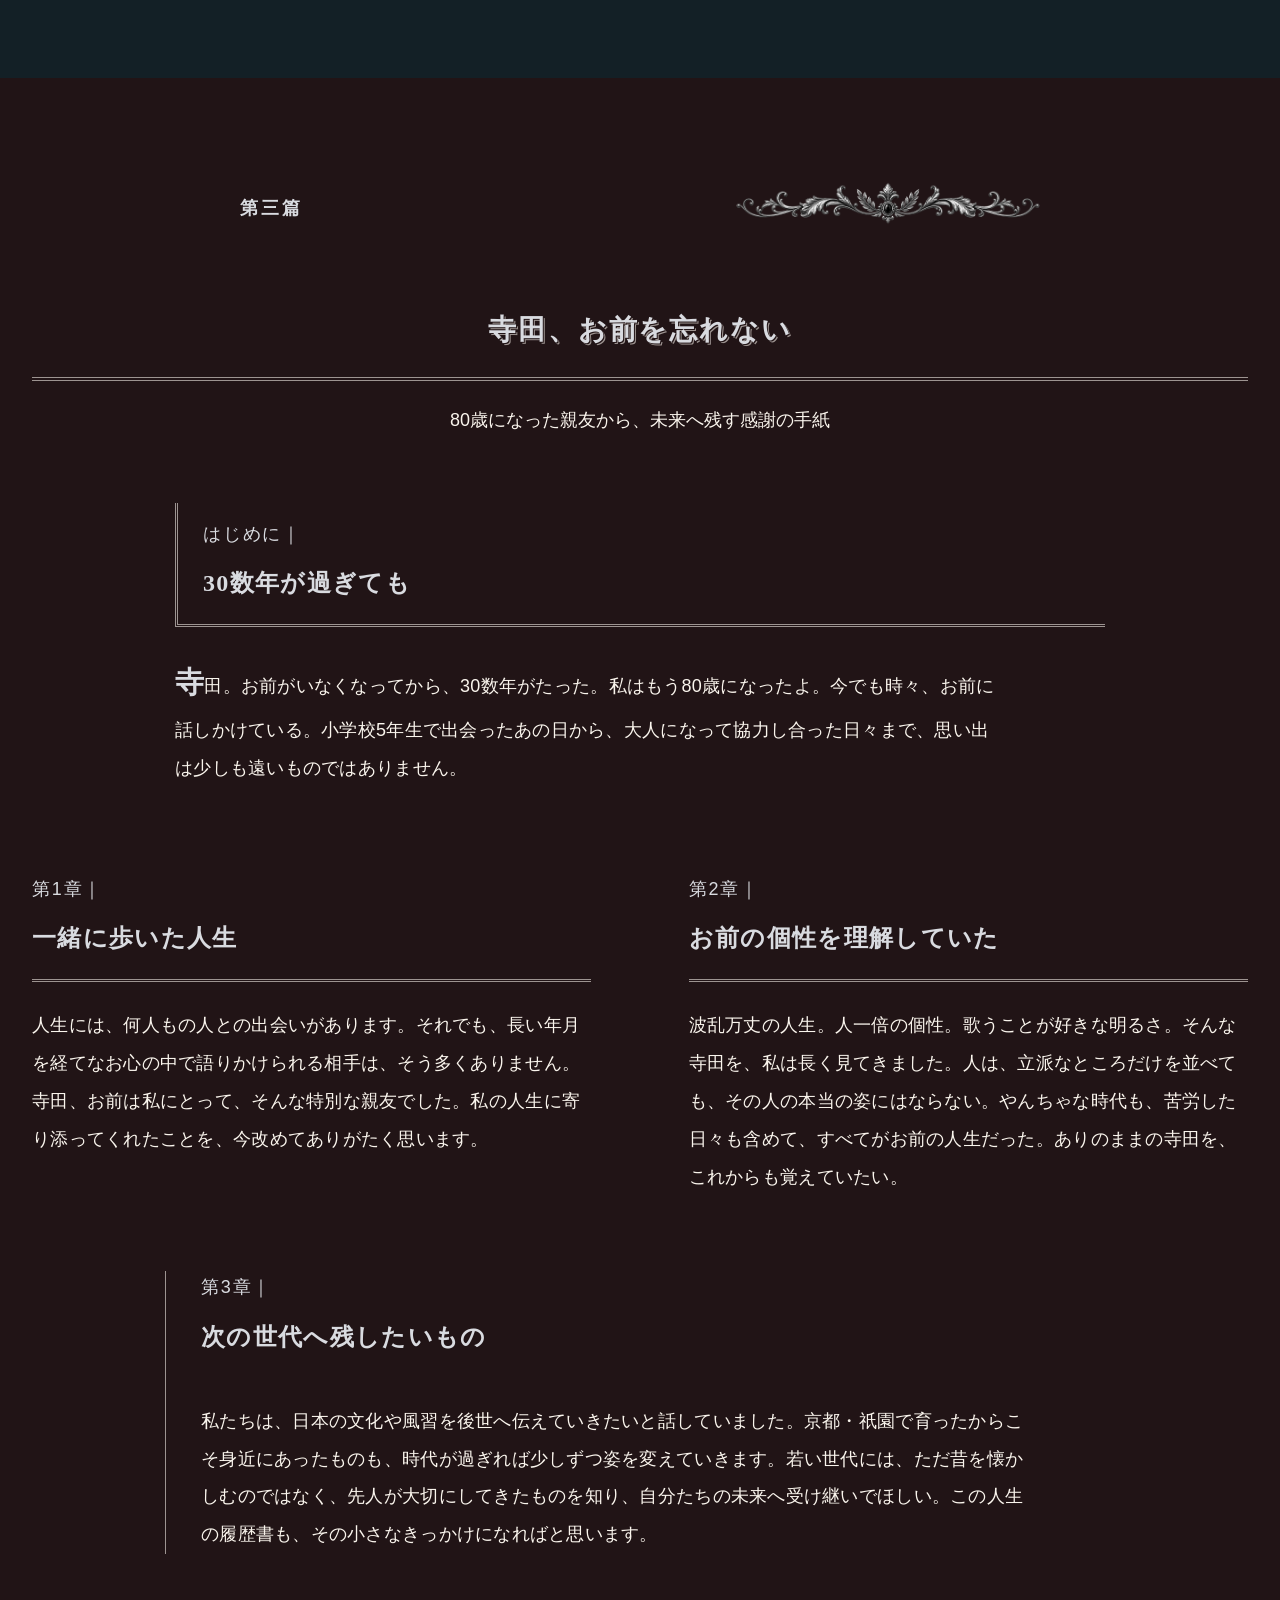
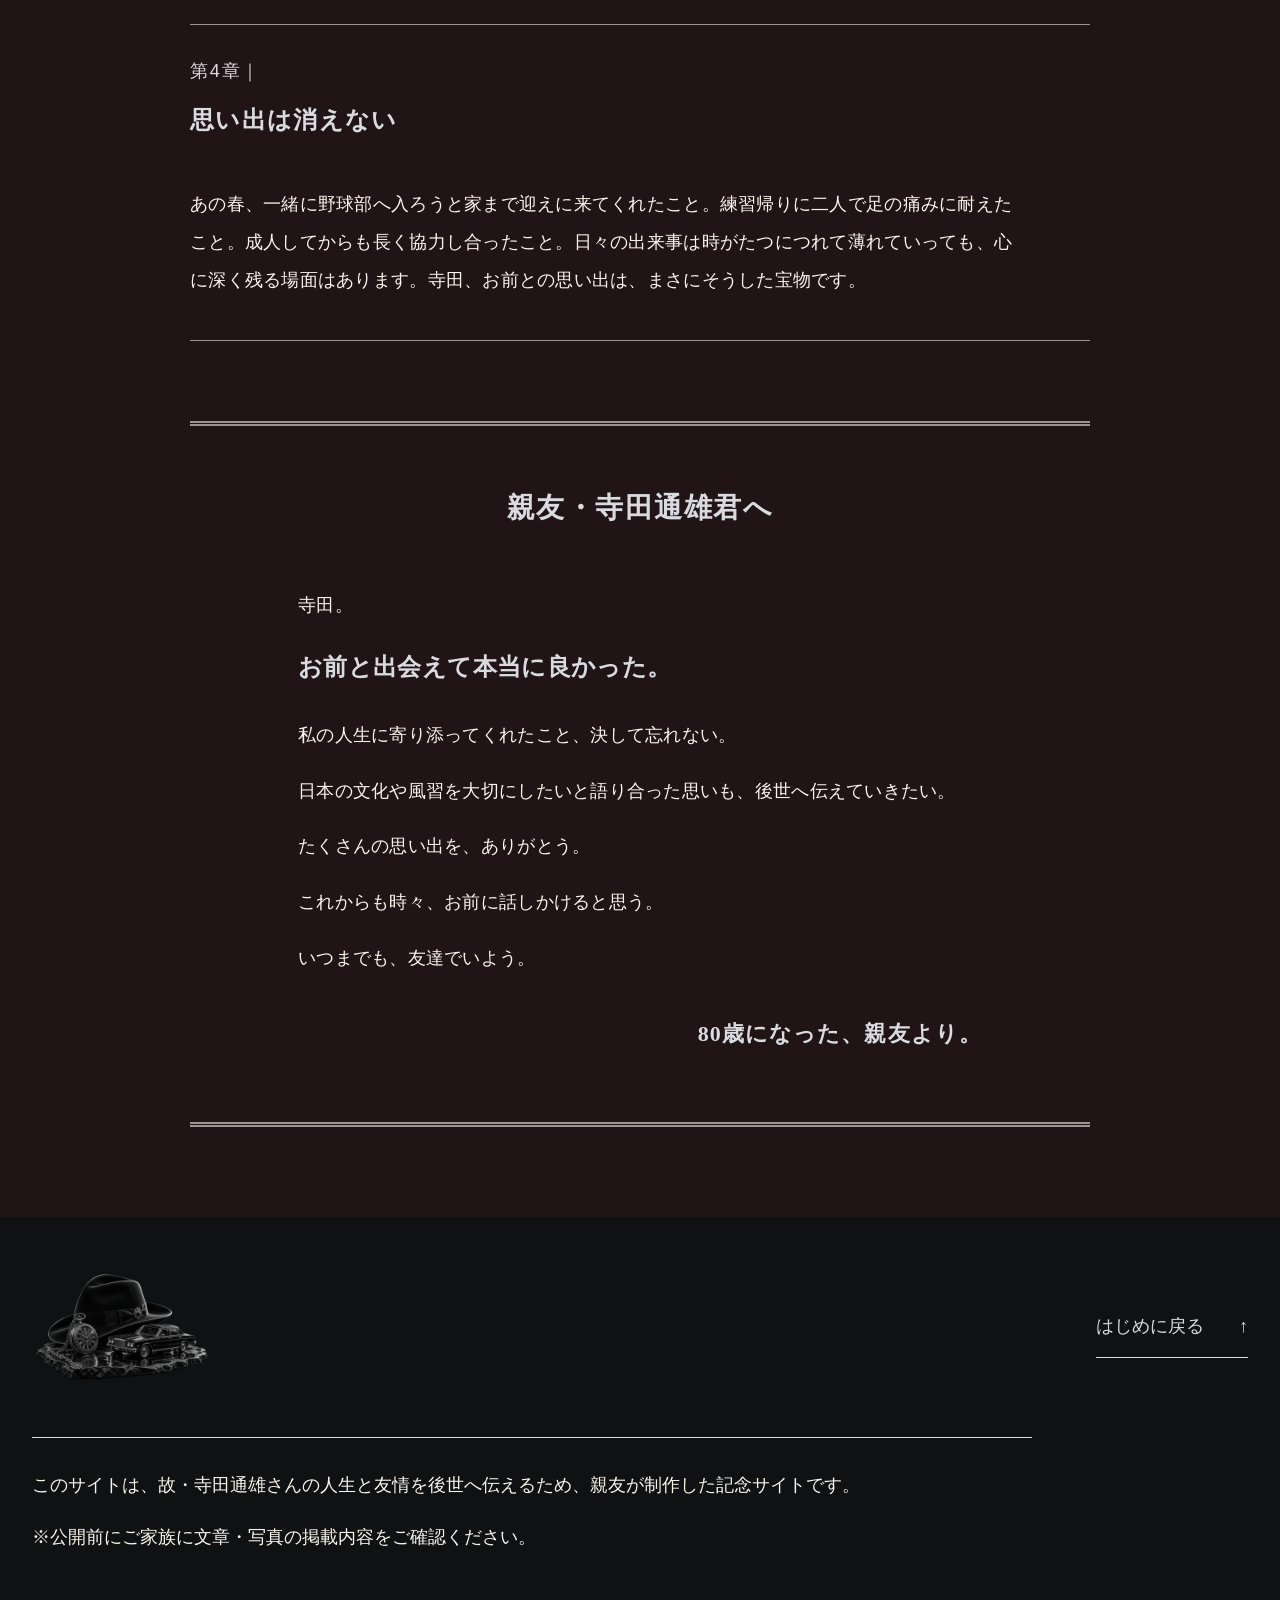
==== commit 69d7ad9e: "Present Terada memorial as one A07 page in black and silver" ====
--- a/index.html
+++ b/index.html
@@ -1 +1,13 @@
-<!doctype html><html lang="ja"><head><meta charset="utf-8"><meta name="viewport" content="width=device-width,initial-scale=1"><meta name="robots" content="noindex,nofollow"><title>寺田通雄という男の生涯｜人生の履歴書・寺田通雄君</title><meta name="description" content="京都・祇園に生まれ、自分らしく生きた親友の記録。小学校5年生からの親友が記す人生の履歴書。"><link rel="stylesheet" href="css/style.css"><link rel="stylesheet" href="css/senior-blue.css?v=20261028"></head><body><header class="sitehead"><div class="wrap"><a class="brand" href="index.html">人生の履歴書｜寺田通雄君を偲んで</a><p class="tag">一人の人生には、一冊の本になるほどの物語がある。</p><nav aria-label="ページ切り替え"><a href="index.html" aria-current="page">第1ページ</a><a href="memories.html" >第2ページ</a><a href="message.html" >第3ページ</a></nav></div></header><main class="wrap"><p class="intro">第1ページ／全3ページ</p><h1>寺田通雄という男の生涯</h1><p class="intro">京都・祇園に生まれ、自分らしく生きた親友の記録</p><div class="controls" role="group" aria-label="文字の大きさと印刷"><button type="button" data-font="normal">文字 標準</button><button type="button" data-font="large">文字 大</button><button type="button" data-font="xlarge">文字 特大</button><button type="button" onclick="window.print()">印刷</button><span class="sr-only" role="status" data-size-status></span></div><figure class="photo"><img data-zoom src="images/terada-main.png" alt="寺田通雄君の立ち姿と、桜咲く京都の街並みを組み合わせた加工画像"><figcaption>寺田通雄君。春の京都の風景に思い出を重ねた加工画像です。実際の同時撮影写真ではありません。</figcaption></figure><section class="section"><h2>はじめに｜忘れられない親友</h2><p>京都市東山区、祇園。この街に生まれ育った寺田通雄君は、小学校5年生の頃からの私の親友です。お前がこの世を去ってから、30数年。私は80歳になった今も、ふとした瞬間にお前へ話しかけている自分に気づきます。</p><p>「寺田、お前ならどう思う？」</p><p>返事は聞こえなくても、共に歩んだ時間は、今も私の中に生き続けています。この3ページは、寺田という一人の男の生きた証しと、長く続いた友情を残すための記録です。</p></section><section class="section"><h2>第1章｜祇園に生まれた少年</h2><p>寺田が生まれ育ったのは、京都の歴史と暮らしが息づく祇園界隈。通った学校は京都市立有済小学校、そして京都市立弥栄中学校でした。私たちが知り合ったのは小学校5年生の頃です。あの日の出会いが、成人してからも協力し合う、長い友情につながるとは、当時は思いもしなかったでしょう。</p></section><section class="section"><h2>第2章｜人一倍、個性あふれる男</h2><p>寺田は、誰かと同じ型には収まらない、個性あふれる男でした。中学2年生の頃には、やんちゃで「不良」と呼びたくなるような時期もありました。でも私は、歌うことが大好きで、根は本当に明るい寺田の姿を知っていました。外から見える振る舞いだけでは測れない、その人らしさがある。私にとって、寺田の個性は理解したいものであり、忘れられない魅力でもありました。</p></section><section class="section"><h2>第3章｜家族とともに歩んだ日々</h2><p>大人になった寺田は、奥さんと一人の息子さんと家庭を築きました。少年だった私たちが、それぞれ家族を持ち、責任を背負って生きる年齢になったのです。家庭で過ごした詳しい日々を、私は勝手に語ることはできません。それでも、家族とともに人生を歩んだことは、寺田の大切な足跡として残しておきたいと思います。</p></section><section class="section"><h2>第4章｜波乱万丈、それでも寺田は寺田</h2><p>お前の人生は、決して平穏なことばかりではなかったな。波乱万丈という言葉が、これほど似合う友も少ないかもしれません。何があっても、私にとってお前は小学校時代から知る寺田でした。成人後も長く協力し合い、人生のさまざまな場面を共にしてくれた。そのありがたさを、年月がたつほど強く感じています。</p></section><section class="section"><h2>第5章｜日本の文化や風習を未来へ</h2><p>寺田とは、日本の優れた文化や風習を後世に残したい、という話をしてきました。祇園の街に息づく伝統、暮らしの中の礼儀や季節の行事。時代が変わっても、先人の知恵や人を大切にする心は、次の世代に伝えていきたい。お前が大切にしたその思いを、この記録とともに残します。</p></section><section class="section"><h2>結び｜寺田、ありがとう</h2><p>私は今、80歳です。数多くの出会いを重ねてきましたが、寺田通雄君の個性あふれる性格を、私はいつも理解していたつもりです。</p><p>「私の人生に寄り添ってくれたこと、決して忘れない。感謝している。」</p><p>寺田、お前と出会えて本当に良かった。</p></section><div class="pager"><a href="memories.html">次のページ →</a><a href="#top" onclick="window.scrollTo({top:0,behavior:'smooth'});return false">↑ 先頭に戻る</a></div></main><footer class="foot"><div class="wrap">このサイトは、故・寺田通雄さんの人生と友情を後世へ伝えるため、親友が制作した記念サイトです。<p>※公開前にご家族に文章・写真の掲載内容をご確認ください。</p></div></footer><dialog id="image-dialog"><button type="button" data-close aria-label="画像を閉じる">閉じる ×</button><img alt="拡大画像"></dialog><script src="js/main.js?v=20261028-senior-blue" defer></script></body></html>+<!doctype html>
+<html lang="ja" data-template="A" data-layout="07" data-color="01" data-size="normal" data-motion="on">
+<head><meta charset="utf-8"><meta name="viewport" content="width=device-width,initial-scale=1"><meta name="robots" content="noindex,nofollow"><meta name="theme-color" content="#101113"><title>寺田通雄君を偲んで｜人生の履歴書</title><meta name="description" content="京都・祇園に生まれ、自分らしく生きた親友の記録。小学校5年生からの親友が記す人生の履歴書。"><link rel="icon" href="data:,"><link rel="stylesheet" href="css/a07-color01.css?v=0c3f9506c6"><link rel="stylesheet" href="css/memorial-a07.css?v=32859fc5f8"><script src="js/memorial.js?v=210d97917b" defer></script></head>
+<body id="top"><a class="skip" href="#main">本文へ進む</a>
+<header class="site-header"><div class="header-inner"><a class="brand" href="#top">人生の履歴書<span>寺田通雄君を偲んで</span></a><details class="reading-controls"><summary>文字の大きさ・印刷</summary><div class="reading-options"><div class="font-choices" role="group" aria-label="文字の大きさ"><button type="button" data-font="normal" aria-pressed="true">標準 18px</button><button type="button" data-font="large" aria-pressed="false">大 20px</button><button type="button" data-font="xlarge" aria-pressed="false">特大 22px</button></div><label><input type="checkbox" data-stop-motion>動きを止める</label><button type="button" data-print>この物語を印刷</button></div></details></div></header>
+<div class="page-shell"><nav class="reading-nav" aria-label="3つの篇を読む"><a href="#chapter-1" data-chapter-link><span class="nav-number">01</span><span>人生の歩み</span></a><a href="#chapter-2" data-chapter-link><span class="nav-number">02</span><span>青春の記憶</span></a><a href="#chapter-3" data-chapter-link><span class="nav-number">03</span><span>親友への手紙</span></a><progress max="100" value="0" aria-label="物語を読んだ位置"></progress></nav>
+<main id="main"><header class="story-hero"><div class="hero-words"><p class="hero-kicker">人生の履歴書</p><h1><span>寺田通雄君を</span><span>偲んで</span></h1><p class="hero-line">一人の人生には、一冊の本になるほどの物語がある。</p><a class="read-story" href="#chapter-1">物語を読む <span aria-hidden="true">↓</span></a></div><figure class="photo hero-photo"><button class="photo-open" type="button" data-photo-open aria-label="写真を拡大する"><img src="images/terada-main.png?v=be30578b9f" width="1200" height="630" alt="寺田通雄君の立ち姿と、桜咲く京都の街並みを組み合わせた加工画像" fetchpriority="high"></button><figcaption data-original-caption>寺田通雄君。春の京都の風景に思い出を重ねた加工画像です。実際の同時撮影写真ではありません。</figcaption><button class="photo-enlarge" type="button" data-photo-enlarge>写真を大きく見る <span aria-hidden="true">↗</span></button></figure></header>
+<article id="chapter-1" class="chapter life-chapter" aria-label="第一篇"><header class="chapter-head"><div class="chapter-masthead"><span class="chapter-label">第一篇</span><img class="chapter-ornament" src="images/a07-divider.png?v=87b73aa13f" width="980" height="200" alt="" aria-hidden="true"></div><h2 data-original-page-title>寺田通雄という男の生涯</h2><p class="chapter-subtitle" data-original-subtitle>京都・祇園に生まれ、自分らしく生きた親友の記録</p></header><section id="original-1-1" class="memory prologue" data-memory><h3 class="topic" data-original-heading><span class="topic-number">はじめに｜</span><span>忘れられない親友</span></h3><div class="prose"><p data-original-paragraph="original-1-1-1">京都市東山区、祇園。この街に生まれ育った寺田通雄君は、小学校5年生の頃からの私の親友です。お前がこの世を去ってから、30数年。私は80歳になった今も、ふとした瞬間にお前へ話しかけている自分に気づきます。</p><blockquote class="friend-quote"><p data-original-paragraph="original-1-1-2">「寺田、お前ならどう思う？」</p></blockquote><p data-original-paragraph="original-1-1-3">返事は聞こえなくても、共に歩んだ時間は、今も私の中に生き続けています。この3ページは、寺田という一人の男の生きた証しと、長く続いた友情を残すための記録です。</p></div></section><div class="early-pair"><section id="original-1-2" class="memory origins" data-memory><h3 class="topic" data-original-heading><span class="topic-number">第1章｜</span><span>祇園に生まれた少年</span></h3><div class="prose"><p data-original-paragraph="original-1-2-1">寺田が生まれ育ったのは、京都の歴史と暮らしが息づく祇園界隈。通った学校は京都市立有済小学校、そして京都市立弥栄中学校でした。私たちが知り合ったのは小学校5年生の頃です。あの日の出会いが、成人してからも協力し合う、長い友情につながるとは、当時は思いもしなかったでしょう。</p></div></section><section id="original-1-3" class="memory personality" data-memory><h3 class="topic" data-original-heading><span class="topic-number">第2章｜</span><span>人一倍、個性あふれる男</span></h3><div class="prose"><p data-original-paragraph="original-1-3-1">寺田は、誰かと同じ型には収まらない、個性あふれる男でした。中学2年生の頃には、やんちゃで「不良」と呼びたくなるような時期もありました。でも私は、歌うことが大好きで、根は本当に明るい寺田の姿を知っていました。外から見える振る舞いだけでは測れない、その人らしさがある。私にとって、寺田の個性は理解したいものであり、忘れられない魅力でもありました。</p></div></section></div><div class="life-turns"><section id="original-1-4" class="memory family-life" data-memory><h3 class="topic" data-original-heading><span class="topic-number">第3章｜</span><span>家族とともに歩んだ日々</span></h3><div class="prose"><p data-original-paragraph="original-1-4-1">大人になった寺田は、奥さんと一人の息子さんと家庭を築きました。少年だった私たちが、それぞれ家族を持ち、責任を背負って生きる年齢になったのです。家庭で過ごした詳しい日々を、私は勝手に語ることはできません。それでも、家族とともに人生を歩んだことは、寺田の大切な足跡として残しておきたいと思います。</p></div></section><section id="original-1-5" class="memory life-waves" data-memory><h3 class="topic" data-original-heading><span class="topic-number">第4章｜</span><span>波乱万丈、それでも寺田は寺田</span></h3><div class="prose"><p data-original-paragraph="original-1-5-1">お前の人生は、決して平穏なことばかりではなかったな。波乱万丈という言葉が、これほど似合う友も少ないかもしれません。何があっても、私にとってお前は小学校時代から知る寺田でした。成人後も長く協力し合い、人生のさまざまな場面を共にしてくれた。そのありがたさを、年月がたつほど強く感じています。</p></div></section></div><section id="original-1-6" class="memory culture-life" data-memory><h3 class="topic" data-original-heading><span class="topic-number">第5章｜</span><span>日本の文化や風習を未来へ</span></h3><div class="prose"><p data-original-paragraph="original-1-6-1">寺田とは、日本の優れた文化や風習を後世に残したい、という話をしてきました。祇園の街に息づく伝統、暮らしの中の礼儀や季節の行事。時代が変わっても、先人の知恵や人を大切にする心は、次の世代に伝えていきたい。お前が大切にしたその思いを、この記録とともに残します。</p></div></section><section id="original-1-7" class="memory life-coda" data-memory><h3 class="topic" data-original-heading><span class="topic-number">結び｜</span><span>寺田、ありがとう</span></h3><div class="prose"><p data-original-paragraph="original-1-7-1">私は今、80歳です。数多くの出会いを重ねてきましたが、寺田通雄君の個性あふれる性格を、私はいつも理解していたつもりです。</p><blockquote class="friend-quote"><p data-original-paragraph="original-1-7-2">「私の人生に寄り添ってくれたこと、決して忘れない。感謝している。」</p></blockquote><p data-original-paragraph="original-1-7-3">寺田、お前と出会えて本当に良かった。</p></div></section></article>
+<article id="chapter-2" class="chapter youth-chapter" aria-label="第二篇"><header class="chapter-head"><div class="chapter-masthead"><span class="chapter-label">第二篇</span><img class="chapter-ornament" src="images/a07-divider.png?v=87b73aa13f" width="980" height="200" alt="" aria-hidden="true"></div><h2 data-original-page-title>あの日、一緒に野球部へ入った</h2><p class="chapter-subtitle" data-original-subtitle>弥栄中学校の青春、厳しい練習、忘れられない友情</p></header><section id="original-2-1" class="memory invitation" data-memory><h3 class="topic" data-original-heading><span class="topic-number">第1章｜</span><span>中学校に入ったあの春</span></h3><div class="prose"><p data-original-paragraph="original-2-1-1">寺田、今でもあの日のことを鮮明に覚えているよ。中学校へ入学した頃、「一緒に野球部へ入ろう」と声をかけてくれたのはお前だったな。しかも入部の日には、わざわざ私の家まで迎えに来てくれた。二人で出かけた、あの何げない出来事が、今はかけがえのない思い出になっています。</p></div></section><div class="training-pair"><section id="original-2-2" class="memory return-road" data-memory><h3 class="topic" data-original-heading><span class="topic-number">第2章｜</span><span>足が痛くて歩きにくかった帰り道</span></h3><div class="prose"><p data-original-paragraph="original-2-2-1">練習が終わり、二人で帰途についたときのこと。足に身が入り、歩くのもつらかったな。まだ入部したばかりの私たちには、慣れない練習が相当にこたえたのでしょう。けれど、お前と一緒だったからこそ、その帰り道まで覚えているのだと思う。しんどかったことさえ、今では懐かしい。</p></div></section><section id="original-2-3" class="memory hard-memory" data-memory><h3 class="topic" data-original-heading><span class="topic-number">第3章｜</span><span>今なら許されない、先輩からの体罰</span></h3><div class="prose"><p data-original-paragraph="original-2-3-1">当時、1年生全員が並ばされ、先輩からバットで太ももをたたかれたこともありました。今であれば問題になる行為であり、決して正当化できるものではありません。けれども、あの頃の厳しい部活動の空気も、私たちが実際に経験した青春の一場面でした。野球の練習やお前と励まし合った日々から学んだことは、今も私の中に残っています。</p></div></section></div><div class="school-scene"><section id="original-2-4" class="memory school-copy" data-memory><h3 class="topic" data-original-heading><span class="topic-number">第4章｜</span><span>弥栄中学校の思い出</span></h3><div class="prose"><p data-original-paragraph="original-2-4-1">写真は、京都市立弥栄中学校の校門と校舎です。この写真を見ると、中学生だった私たちの足音がよみがえります。野球部に誘ってくれた寺田、迎えに来てくれた寺田。目を閉じれば、あの頃の姿が浮かんでくるようです。</p></div></section><figure class="photo school-photo"><button class="photo-open" type="button" data-photo-open aria-label="写真を拡大する"><img src="images/yasaka-jhs.jpg?v=f25116c0c9" width="1200" height="630" alt="京都市立弥栄中学校の校門と校舎" loading="lazy"></button><figcaption data-original-caption>京都市立弥栄中学校。依頼者提供の写真（撮影時期不明）。</figcaption><button class="photo-enlarge" type="button" data-photo-enlarge>写真を大きく見る <span aria-hidden="true">↗</span></button></figure></div><section id="original-2-5" class="memory singing-memory" data-memory><h3 class="topic" data-original-heading><span class="topic-number">第5章｜</span><span>歌が好きで明るかった寺田</span></h3><div class="prose"><p data-original-paragraph="original-2-5-1">寺田は歌うことが大好きでした。中学生の頃にはやんちゃな一面もあったけれど、根は明るい男だった。誰にでも同じように理解されたとは限らない。それでも、私は長年の付き合いの中で、その個性を受け止めてきたつもりです。</p></div></section><section id="original-2-6" class="memory youth-coda" data-memory><h3 class="topic" data-original-heading><span class="topic-number">第6章｜</span><span>苦労も思い出になる</span></h3><div class="prose"><p data-original-paragraph="original-2-6-1">一緒に野球部へ入った日、厳しい練習、痛む足で歩いた帰り道。決して楽しいことばかりではなかった。それでも、今振り返れば、私にとっては大切な体験だったと思っています。</p><blockquote class="friend-quote"><p data-original-paragraph="original-2-6-2">「寺田、あのとき一緒に入部してくれてありがとう。」</p></blockquote><p data-original-paragraph="original-2-6-3">お前と過ごした青春の日々を、私は忘れません。</p></div></section></article>
+<article id="chapter-3" class="chapter letter-chapter" aria-label="第三篇"><header class="chapter-head"><div class="chapter-masthead"><span class="chapter-label">第三篇</span><img class="chapter-ornament" src="images/a07-divider.png?v=87b73aa13f" width="980" height="200" alt="" aria-hidden="true"></div><h2 data-original-page-title>寺田、お前を忘れない</h2><p class="chapter-subtitle" data-original-subtitle>80歳になった親友から、未来へ残す感謝の手紙</p></header><section id="original-3-1" class="memory letter-opening" data-memory><h3 class="topic" data-original-heading><span class="topic-number">はじめに｜</span><span>30数年が過ぎても</span></h3><div class="prose"><p data-original-paragraph="original-3-1-1">寺田。お前がいなくなってから、30数年がたった。私はもう80歳になったよ。今でも時々、お前に話しかけている。小学校5年生で出会ったあの日から、大人になって協力し合った日々まで、思い出は少しも遠いものではありません。</p></div></section><div class="friendship-pair"><section id="original-3-2" class="memory shared-life" data-memory><h3 class="topic" data-original-heading><span class="topic-number">第1章｜</span><span>一緒に歩いた人生</span></h3><div class="prose"><p data-original-paragraph="original-3-2-1">人生には、何人もの人との出会いがあります。それでも、長い年月を経てなお心の中で語りかけられる相手は、そう多くありません。寺田、お前は私にとって、そんな特別な親友でした。私の人生に寄り添ってくれたことを、今改めてありがたく思います。</p></div></section><section id="original-3-3" class="memory whole-person" data-memory><h3 class="topic" data-original-heading><span class="topic-number">第2章｜</span><span>お前の個性を理解していた</span></h3><div class="prose"><p data-original-paragraph="original-3-3-1">波乱万丈の人生。人一倍の個性。歌うことが好きな明るさ。そんな寺田を、私は長く見てきました。人は、立派なところだけを並べても、その人の本当の姿にはならない。やんちゃな時代も、苦労した日々も含めて、すべてがお前の人生だった。ありのままの寺田を、これからも覚えていたい。</p></div></section></div><section id="original-3-4" class="memory culture-future" data-memory><h3 class="topic" data-original-heading><span class="topic-number">第3章｜</span><span>次の世代へ残したいもの</span></h3><div class="prose"><p data-original-paragraph="original-3-4-1">私たちは、日本の文化や風習を後世へ伝えていきたいと話していました。京都・祇園で育ったからこそ身近にあったものも、時代が過ぎれば少しずつ姿を変えていきます。若い世代には、ただ昔を懐かしむのではなく、先人が大切にしてきたものを知り、自分たちの未来へ受け継いでほしい。この人生の履歴書も、その小さなきっかけになればと思います。</p></div></section><section id="original-3-5" class="memory unfading-memory" data-memory><h3 class="topic" data-original-heading><span class="topic-number">第4章｜</span><span>思い出は消えない</span></h3><div class="prose"><p data-original-paragraph="original-3-5-1">あの春、一緒に野球部へ入ろうと家まで迎えに来てくれたこと。練習帰りに二人で足の痛みに耐えたこと。成人してからも長く協力し合ったこと。日々の出来事は時がたつにつれて薄れていっても、心に深く残る場面はあります。寺田、お前との思い出は、まさにそうした宝物です。</p></div></section><section id="original-3-6" class="memory final-letter" data-memory><h3 class="topic" data-original-heading><span>親友・寺田通雄君へ</span></h3><div class="prose"><p data-original-paragraph="original-3-6-1">寺田。</p><p data-original-paragraph="original-3-6-2">お前と出会えて本当に良かった。</p><p data-original-paragraph="original-3-6-3">私の人生に寄り添ってくれたこと、決して忘れない。</p><p data-original-paragraph="original-3-6-4">日本の文化や風習を大切にしたいと語り合った思いも、後世へ伝えていきたい。</p><p data-original-paragraph="original-3-6-5">たくさんの思い出を、ありがとう。</p><p data-original-paragraph="original-3-6-6">これからも時々、お前に話しかけると思う。</p><p data-original-paragraph="original-3-6-7">いつまでも、友達でいよう。</p><p data-original-paragraph="original-3-6-8">80歳になった、親友より。</p></div></section></article>
+<div class="closing-mark"><img src="images/a07-emblem.png?v=6243aeadf1" width="450" height="300" alt="" aria-hidden="true" loading="lazy"><a class="back-top" href="#top">はじめに戻る <span aria-hidden="true">↑</span></a></div></main>
+<footer class="site-footer"><p data-original-footer>このサイトは、故・寺田通雄さんの人生と友情を後世へ伝えるため、親友が制作した記念サイトです。</p><p class="family-note" data-original-footer-note>※公開前にご家族に文章・写真の掲載内容をご確認ください。</p></footer></div>
+<dialog id="image-dialog" aria-labelledby="image-dialog-title"><header class="dialog-heading"><h2 id="image-dialog-title">大切な一枚</h2><button type="button" data-close>閉じる ×</button></header><img class="expanded-photo" alt=""><p class="expanded-caption"></p></dialog><p class="sr-only" role="status" aria-live="polite" data-size-status></p></body></html>
--- a/css/a07-color01.css
+++ b/css/a07-color01.css
@@ -0,0 +1,4 @@
+html[data-template="A"][data-color="01"]{--paper:#101113;--ink:#faf5ed;--title:#d9dbe0;--accent:#d9dbe0;--card:#181b20;--panel:#22262c;--line:#d9dbe0;--film:rgba(16,17,19,0.92);--on-accent:#101113;color-scheme:dark}
+#chapter-1{--paper:#0a0d10;--ink:#faf5ed;--card:#101316;--panel:#171a1c;--accent:#d9dbe0;--title:#d9dbe0;--line:#93918e;--film:rgba(10,13,16,.95);--on-accent:#0a0d10;background:var(--paper);color:var(--ink)}
+#chapter-2{--paper:#132026;--ink:#faf5ed;--card:#19252b;--panel:#202c31;--accent:#d9dbe0;--title:#d9dbe0;--line:#979997;--film:rgba(19,32,38,.95);--on-accent:#132026;background:var(--paper);color:var(--ink)}
+#chapter-3{--paper:#211416;--ink:#faf5ed;--card:#261a1b;--panel:#2d2022;--accent:#d9dbe0;--title:#d9dbe0;--line:#9d9491;--film:rgba(33,20,22,.95);--on-accent:#211416;background:var(--paper);color:var(--ink)}
--- a/css/memorial-a07.css
+++ b/css/memorial-a07.css
@@ -0,0 +1,35 @@
+:root{--font-body:"Meiryo","BIZ UDPGothic","Yu Gothic",sans-serif;--font-title:"Yu Mincho","BIZ UDPMincho","Noto Serif JP",serif;--body:18px;--nav-height:90px}
+html[data-size=large]{--body:20px}html[data-size=xlarge]{--body:22px}
+*{box-sizing:border-box}html{scroll-behavior:smooth;scroll-padding-top:calc(var(--nav-height) + 12px)}body{margin:0;font:500 var(--body)/2.05 var(--font-body);background:var(--paper);color:var(--ink);overflow-wrap:anywhere}
+img{display:block;max-width:100%;height:auto}figure,blockquote{margin:0}h1,h2,h3,p{margin-top:0}h1,h2,h3{font-family:var(--font-title);font-weight:700;line-height:1.7;text-wrap:balance;word-break:normal}a{color:var(--title);text-underline-offset:6px}a,button,select,summary{-webkit-tap-highlight-color:transparent;touch-action:manipulation}
+button,input,select{font:inherit;color:inherit}button,summary{cursor:pointer}button{font-size:18px;min-height:48px}a:focus-visible,button:focus-visible,summary:focus-visible,input:focus-visible{outline:3px solid var(--accent);outline-offset:5px}
+.skip{position:absolute;z-index:100;top:-150px;left:20px;background:var(--paper);padding:12px 24px}.skip:focus{top:12px}.page-shell{max-width:1320px;margin:auto;padding:0 32px}
+.site-header{border-bottom:1px solid var(--line);background:var(--card)}.header-inner{max-width:1320px;margin:auto;padding:20px 32px;display:flex;align-items:flex-start;justify-content:space-between;gap:25px}.brand{text-decoration:none;font:700 20px/1.7 var(--font-title);letter-spacing:.08em}.brand span{display:block;font:500 18px/1.7 var(--font-body);letter-spacing:.02em}
+.reading-controls{max-width:620px;font-size:18px}.reading-controls summary{min-height:48px;padding:8px 0;font-weight:700}.reading-options{padding:20px 0 8px;display:flex;flex-wrap:wrap;gap:18px;align-items:center}.font-choices{display:flex;flex-wrap:wrap;gap:8px}.font-choices button,.reading-options>button{border:1px solid var(--line);padding:10px 14px;background:var(--paper);color:var(--ink)}.font-choices button[aria-pressed=true]{background:var(--accent);color:var(--on-accent);font-weight:700}.reading-options label{display:flex;align-items:center;gap:12px;min-height:48px}.reading-options input{width:22px;height:22px;accent-color:var(--accent)}
+.reading-nav{position:sticky;top:0;z-index:20;display:grid;grid-template-columns:repeat(3,minmax(0,1fr));background:var(--paper);border-bottom:1px solid var(--line)}.reading-nav a{min-width:0;min-height:70px;display:flex;align-items:center;gap:18px;padding:16px 18px;text-decoration:none;font-size:18px;line-height:1.6}.reading-nav a[aria-current=location]{text-decoration:underline;text-decoration-thickness:2px}.nav-number{font:700 22px/1.4 var(--font-title);letter-spacing:.08em}.reading-nav a:hover{background:var(--panel)}.reading-nav progress{width:100%;height:3px;grid-column:1/-1;border:0;background:var(--panel);color:var(--accent)}progress::-webkit-progress-bar{background:var(--panel)}progress::-webkit-progress-value{background:var(--accent)}progress::-moz-progress-bar{background:var(--accent)}
+.story-hero{display:grid;grid-template-columns:minmax(0,.85fr) minmax(0,1.15fr);gap:6%;align-items:center;padding:80px 0 95px}.hero-kicker{font-size:18px;letter-spacing:.14em;margin-bottom:28px}.story-hero h1{font-size:clamp(36px,4.7vw,62px);line-height:1.5;letter-spacing:.07em;color:var(--title);margin-bottom:35px;font-weight:800;text-shadow:1px 2px 0 var(--paper),2px 3px 0 var(--line)}.story-hero h1 span{display:block}.hero-line{max-width:25em;padding-left:20px;border-left:3px double var(--accent);font-size:18px;margin-bottom:35px}.read-story{display:inline-flex;align-items:center;gap:40px;min-height:52px;border-bottom:2px solid var(--accent);padding:12px 0;text-decoration:none;font-size:18px;font-weight:700}.read-story span{font-size:24px}
+.photo{min-width:0}.photo-open{display:block;width:100%;padding:8px;background:transparent;border:1px solid var(--line);color:inherit;overflow:visible}.photo-open img{width:100%;height:auto;object-fit:contain;clip-path:none;filter:none}.photo figcaption{font-size:18px;line-height:1.9;margin:18px 0 12px;color:var(--ink);font-weight:500}.photo-enlarge{font-size:18px;min-height:48px;display:inline-flex;align-items:center;gap:25px;background:none;border:0;border-bottom:1px solid var(--line);padding:8px 0;color:var(--title)}
+.chapter{position:relative;margin-inline:-32px;padding:85px 32px 90px;isolation:isolate;border:0;border-radius:0}.chapter-head{margin-bottom:65px}.chapter-masthead{display:flex;align-items:center;justify-content:space-between;gap:30px;margin-bottom:28px;min-width:0}.chapter-label{font-size:18px;font-weight:700;letter-spacing:.18em;color:var(--title)}.chapter-ornament{width:min(38%,350px);height:auto;object-fit:contain;filter:grayscale(1) brightness(1.15)}.chapter-head h2{font-size:28px;letter-spacing:.07em;color:var(--title);padding:25px 0 24px;margin-bottom:22px;border-block:4px double var(--line);text-shadow:1px 1px 0 var(--paper),2px 2px 0 var(--line)}.chapter-subtitle{font-size:18px;line-height:1.9;color:var(--ink);max-width:45em;margin-bottom:0}
+.memory{min-width:0}.topic{font-size:24px;line-height:1.75;letter-spacing:.055em;color:var(--title);padding:15px 0 20px;margin-bottom:25px;border-bottom:1px solid var(--line);text-shadow:1px 1px 0 var(--paper)}.topic-number{font:500 18px/1.8 var(--font-body);letter-spacing:.1em;display:block;margin-bottom:12px}.prose{max-width:46em}.prose p{font-size:var(--body);line-height:2.1;margin-bottom:1.25em;letter-spacing:.015em}.prose p:last-child{margin-bottom:0}.friend-quote{margin:35px 0 38px;border-left:4px double var(--line);padding:10px 0 10px 28px}.friend-quote p{font:700 27px/1.9 var(--font-title);color:var(--title);letter-spacing:.04em;text-wrap:balance;text-shadow:1px 1px 0 var(--paper)}
+.prologue{max-width:1000px;margin:0 auto 75px}.prologue .topic{border-bottom:0;border-left:3px solid var(--accent);padding:8px 0 8px 25px}.early-pair{display:grid;grid-template-columns:repeat(2,minmax(0,1fr));gap:8%;margin-bottom:75px}.early-pair .topic{border-top:1px solid var(--line);border-bottom:4px double var(--line)}.life-turns{display:grid;grid-template-columns:minmax(0,1fr) minmax(0,1fr);gap:8%;margin-bottom:80px}.family-life{border-left:1px solid var(--line);padding-left:28px}.life-waves{padding-top:55px}.culture-life{max-width:920px;margin:0 auto 75px;border-block:1px solid var(--line);padding:32px 0 35px}.culture-life .topic{margin-bottom:25px;border:0;padding:0}.life-coda{max-width:950px;margin-left:auto}.life-coda .friend-quote{padding:25px 0;border-block:3px double var(--line);border-left:0}.life-coda .friend-quote p{font-size:28px}
+.youth-chapter .chapter-head{max-width:1100px}.youth-chapter .chapter-head h2{border-top:0;border-bottom:5px double var(--line);padding-bottom:28px}.invitation{max-width:950px;margin:0 auto 65px}.invitation .topic{border-left:3px solid var(--accent);border-bottom:0;padding-left:26px}.training-pair{display:grid;grid-template-columns:minmax(0,.85fr) minmax(0,1.15fr);gap:8%;margin-bottom:80px;align-items:start}.return-road{padding:24px 0;border-top:3px double var(--line)}.hard-memory{border-left:1px solid var(--line);padding-left:30px}.hard-memory .topic{border:0;padding-top:0}.school-scene{display:grid;grid-template-columns:minmax(0,.7fr) minmax(0,1.3fr);gap:6%;align-items:center;padding:40px 0;margin:0 0 75px;border-block:1px solid var(--line)}.school-copy .topic{border:0;padding-top:0}.singing-memory{max-width:850px;margin:0 0 65px auto}.singing-memory .topic{padding:18px 0 23px;border-block:4px double var(--line)}.youth-coda{max-width:960px;margin:auto}.youth-coda .friend-quote{margin-left:5%;border:0;border-bottom:1px solid var(--line);padding-left:0;padding-bottom:28px}.youth-coda .prose>p:last-child{color:var(--title);font-weight:700}
+.letter-chapter .chapter-head{text-align:center}.letter-chapter .chapter-masthead{max-width:800px;margin-inline:auto}.letter-chapter .chapter-subtitle{margin-inline:auto}.letter-chapter .chapter-head h2{border-top:0;border-bottom:4px double var(--line)}.letter-opening{max-width:930px;margin:0 auto 70px}.letter-opening .topic{border:0;padding-left:25px;border-left:3px double var(--line)}.letter-opening .prose>p::first-letter{font-family:var(--font-title);font-size:1.6em;font-weight:700;color:var(--title)}.friendship-pair{display:grid;grid-template-columns:repeat(2,minmax(0,1fr));gap:8%;margin:0 0 75px}.letter-chapter .topic{border-bottom:3px double var(--line)}.culture-future{max-width:950px;margin:0 auto 70px;padding-left:35px;border-left:1px solid var(--line)}.culture-future .topic{border:0;padding-top:0}.unfading-memory{max-width:900px;margin:0 auto 80px;padding:30px 0 40px;border-block:1px solid var(--line)}.unfading-memory .topic{border:0;padding-top:0}.final-letter{max-width:900px;margin:auto;border-block:5px double var(--line);padding:42px 35px 45px}.final-letter .topic{text-align:center;border:0;font-size:28px;margin-bottom:35px}.final-letter .prose{margin:auto;max-width:38em}.final-letter .prose p{margin-bottom:1em}.final-letter .prose p:nth-child(2){color:var(--title);font-weight:700;font-family:var(--font-title);font-size:24px}.final-letter .prose p:last-child{text-align:right;font:700 22px/1.9 var(--font-title);margin-top:35px;letter-spacing:.05em;color:var(--title)}
+.closing-mark{display:flex;align-items:center;justify-content:space-between;gap:35px;padding:50px 0}.closing-mark img{width:180px;height:auto;max-width:40%;filter:grayscale(1);opacity:.8}.back-top{display:inline-flex;gap:35px;min-height:48px;align-items:center;padding:12px 0;text-decoration:none;border-bottom:1px solid var(--line);font-size:18px}.site-footer{padding:30px 0 40px;border-top:1px solid var(--line);font-size:18px;line-height:1.9;max-width:1000px}.site-footer p{margin-bottom:18px}.family-note{font-size:18px}
+dialog{width:min(1100px,calc(100% - 28px));max-height:94dvh;padding:20px;border:1px solid var(--line);background:var(--paper);color:var(--ink);overscroll-behavior:contain}dialog::backdrop{background:rgba(0,0,0,.85)}.dialog-heading{display:flex;align-items:center;justify-content:space-between;gap:15px;margin-bottom:18px}.dialog-heading h2{font-size:24px;margin:0}.dialog-heading button{background:var(--accent);color:var(--on-accent);border:0;padding:10px 18px}.expanded-photo{width:auto;max-width:100%;max-height:70dvh;margin:auto;object-fit:contain}.expanded-caption{font-size:18px;line-height:1.9;margin:20px 0 0}.sr-only{position:absolute;width:1px;height:1px;overflow:hidden;clip-path:inset(50%)}
+@media(hover:hover){.read-story,.back-top{transition:gap .25s ease}.read-story:hover,.back-top:hover{gap:55px}.photo-open:hover{outline:2px solid var(--accent);outline-offset:4px}}
+@media(max-width:760px){
+ .page-shell{padding:0 18px}.header-inner{padding:15px 18px;display:block}.brand{font-size:18px}.reading-controls{margin-top:12px}.reading-options{gap:15px}.font-choices{width:100%}.font-choices button{flex:1;padding:10px 8px}.reading-options>button{width:100%}
+ .reading-nav a{padding:10px 5px;display:flex;flex-direction:column;gap:4px;font-size:18px;text-align:center;line-height:1.5;min-height:88px}.reading-nav a>span:last-child{text-wrap:balance}.nav-number{font-size:18px}
+ .story-hero{display:flex;flex-direction:column;gap:35px;padding:32px 0 50px}.hero-photo{order:-1;width:100%}.hero-words{width:100%}.story-hero h1{font-size:36px;letter-spacing:.05em}.hero-kicker{margin-bottom:22px}.hero-line{padding-left:17px;margin-bottom:24px}.photo-open{padding:5px}.photo figcaption{margin-top:16px;font-size:18px}.photo-enlarge{font-size:18px}
+ .chapter{margin-inline:-18px;padding:48px 18px 55px}.chapter-head{margin-bottom:40px}.chapter-masthead{gap:18px;margin-bottom:22px}.chapter-ornament{width:56%;max-width:260px}.chapter-label{font-size:18px;letter-spacing:.08em}.chapter-head h2{font-size:26px;padding-block:22px;letter-spacing:.04em}.chapter-subtitle{font-size:18px}.topic{font-size:24px;letter-spacing:.025em;padding:12px 0 18px;margin-bottom:22px}.topic-number{font-size:18px;margin-bottom:10px}.prose p{line-height:2;letter-spacing:0}.friend-quote{padding-left:20px;margin:28px 0}.friend-quote p,.life-coda .friend-quote p{font-size:26px;line-height:1.8}
+ .early-pair,.life-turns,.training-pair,.school-scene,.friendship-pair{display:block;margin-bottom:45px}.prologue{margin-bottom:48px}.early-pair>.memory+.memory,.friendship-pair>.memory+.memory{margin-top:40px}.family-life{padding-left:22px}.life-waves{padding-top:40px}.culture-life{padding-block:26px;margin-bottom:45px}.life-coda{margin-bottom:0}.life-coda .friend-quote{padding:22px 0}
+ .invitation{margin-bottom:45px}.invitation .topic{padding-left:20px}.return-road{padding-top:22px}.hard-memory{margin-top:40px;padding-left:20px}.school-scene{padding:28px 0;margin-bottom:45px}.school-photo{margin-top:32px}.singing-memory{margin-bottom:45px}.youth-coda .friend-quote{margin-left:0}.letter-opening{margin-bottom:45px}.culture-future{padding-left:20px;margin-bottom:45px}.unfading-memory{margin-bottom:45px;padding-block:25px}.final-letter{padding:28px 18px 30px}.final-letter .topic{font-size:26px}.final-letter .prose p:nth-child(2){font-size:24px}.final-letter .prose p:last-child{font-size:22px}
+ .closing-mark{padding:35px 0;gap:20px}.closing-mark img{width:135px;max-width:40%}.back-top{gap:18px}.site-footer{padding:25px 0;font-size:18px}dialog{padding:15px}.dialog-heading{flex-wrap:wrap}.expanded-photo{max-height:65dvh}
+}
+html[data-motion=off]{scroll-behavior:auto}html[data-motion=off] *,html[data-motion=off] *::before,html[data-motion=off] *::after{animation:none!important;transition:none!important}
+@media(prefers-reduced-motion:reduce){html{scroll-behavior:auto}*,*::before,*::after{animation:none!important;transition:none!important}}
+@page{size:A4;margin:16mm 15mm}
+@media print{
+ :root{--body:11pt!important}html,body{background:white!important;color:#24201d!important;scroll-padding-top:0}.page-shell{max-width:none;padding:0}.site-header,.reading-nav,.read-story,.photo-enlarge,.closing-mark,.skip,dialog{display:none!important}.story-hero{display:block;padding:0 0 18pt}.story-hero h1{font-size:28pt;color:black;text-shadow:none;letter-spacing:.04em}.story-hero h1 span{display:inline}.hero-line{font-size:11pt;border:0;padding:0}.hero-photo{max-width:160mm;margin:auto}.photo-open{border:0;padding:0}.photo figcaption{font-size:10pt;color:#24201d}
+ .chapter{background:white!important;color:#24201d!important;--paper:#fff!important;--ink:#24201d!important;--title:#24201d!important;--accent:#555!important;--line:#888!important;--card:#fff!important;--panel:#fff!important;margin:0;padding:16pt 0}.chapter-head{margin-bottom:20pt}.chapter-head h2{font-size:19pt;text-shadow:none;padding:12pt 0;break-after:avoid}.chapter-ornament{width:55mm}.chapter-subtitle{font-size:11pt}.memory{margin:0 0 20pt;padding:0;border:0}.topic{font-size:14pt;text-shadow:none;break-after:avoid}.topic-number{font-size:10pt;display:inline;margin-right:8pt}.prose p,.final-letter .prose p:nth-child(2),.final-letter .prose p:last-child{font-size:11pt;line-height:1.9;orphans:3;widows:3}.friend-quote p,.life-coda .friend-quote p{font-size:13pt;text-shadow:none}.early-pair,.life-turns,.training-pair,.school-scene,.friendship-pair{display:block;margin:0}.life-waves{padding:0}.school-photo{margin:15pt auto 25pt;max-width:170mm;break-inside:avoid}.photo{break-inside:avoid}.photo-open img{max-height:100mm;object-fit:contain}.final-letter{padding:18pt 0}.final-letter .topic{font-size:17pt}.site-footer,.family-note{font-size:10pt}.chapter-masthead{margin-bottom:12pt}*{animation:none!important;transform:none!important;filter:none!important}
+}
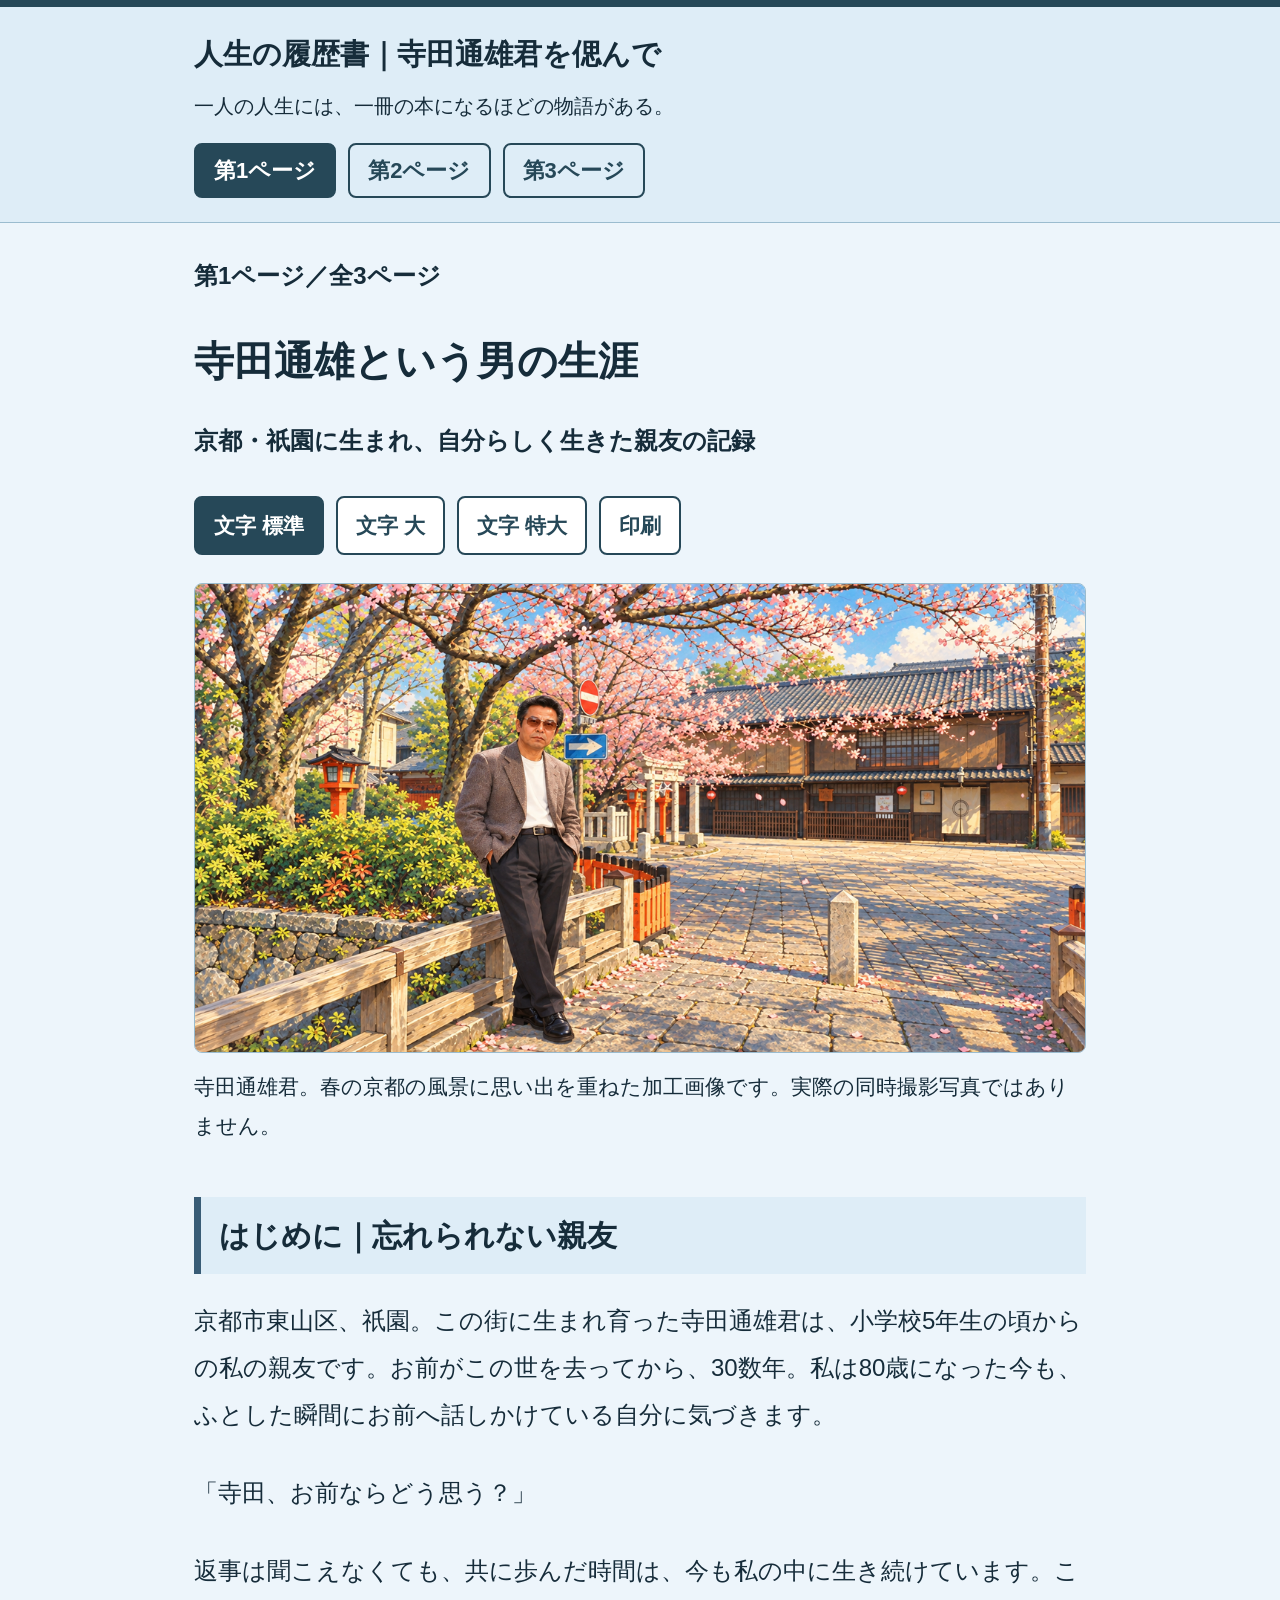
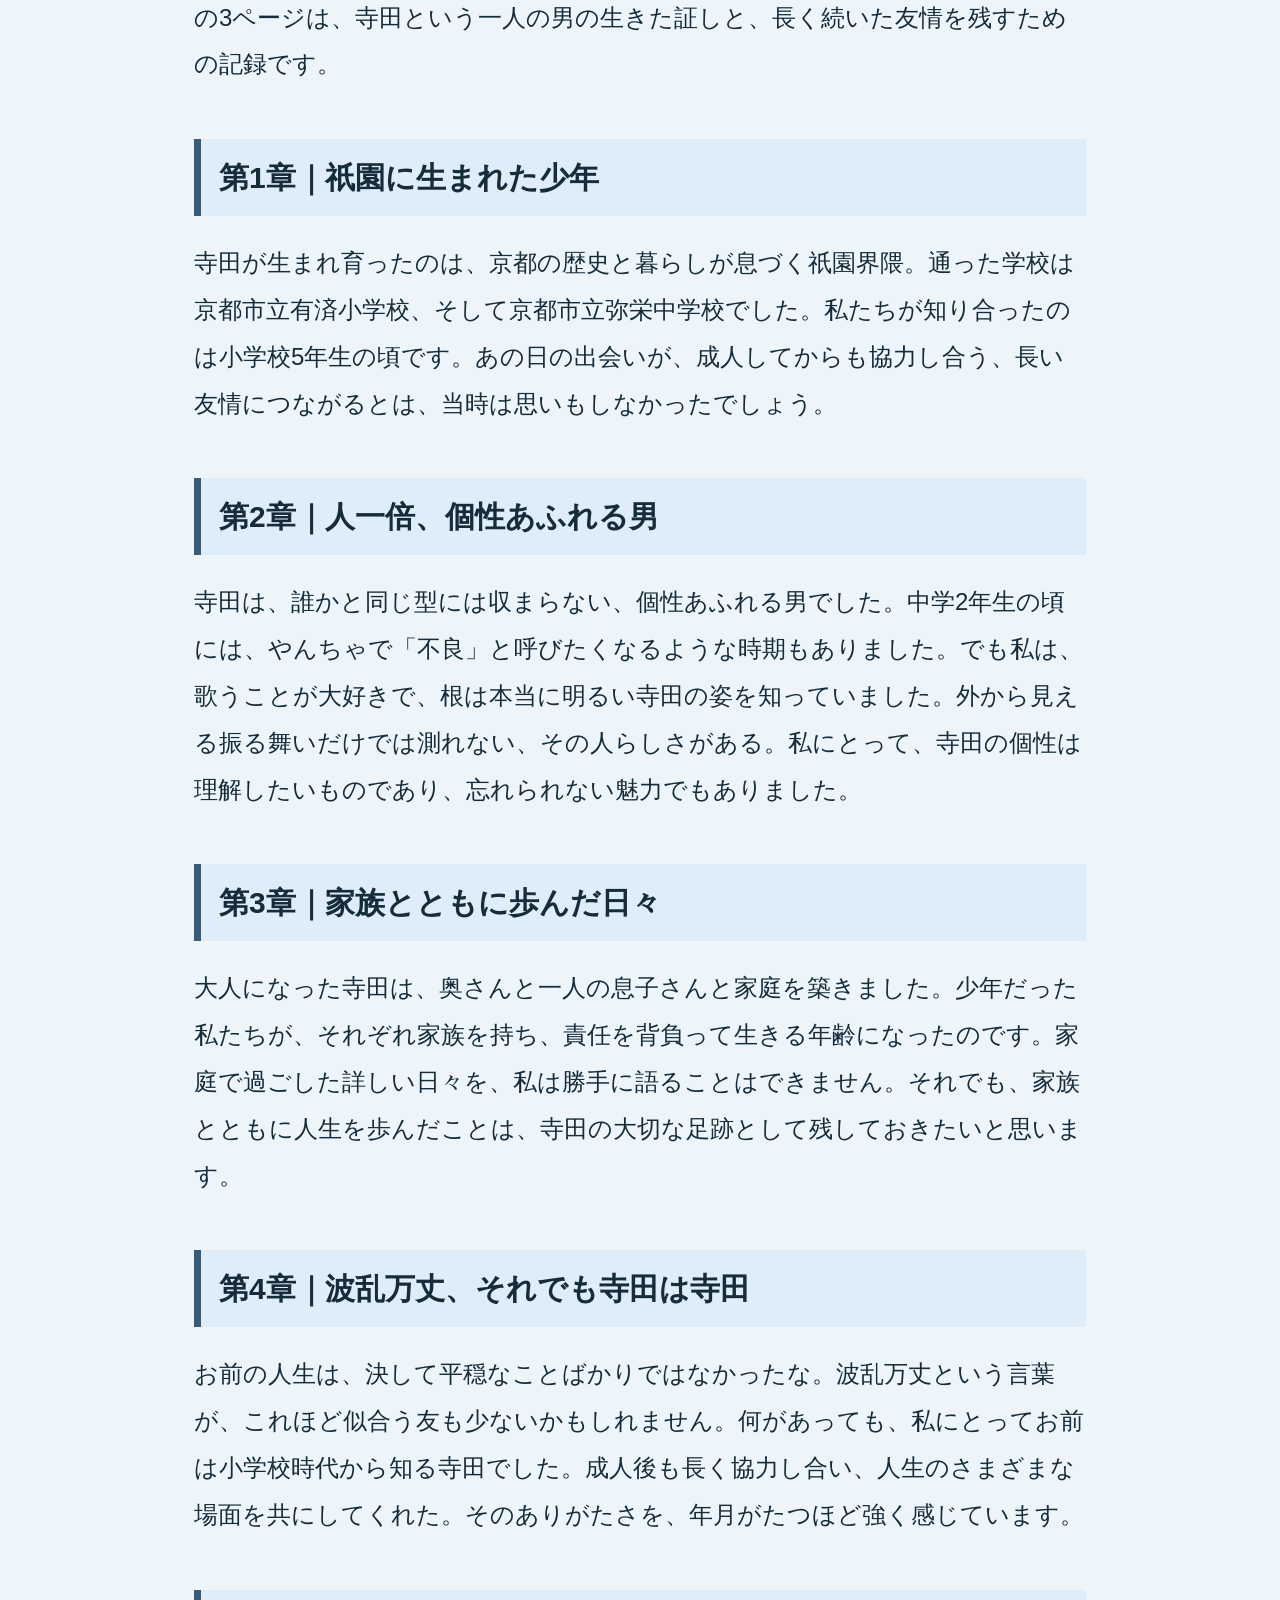
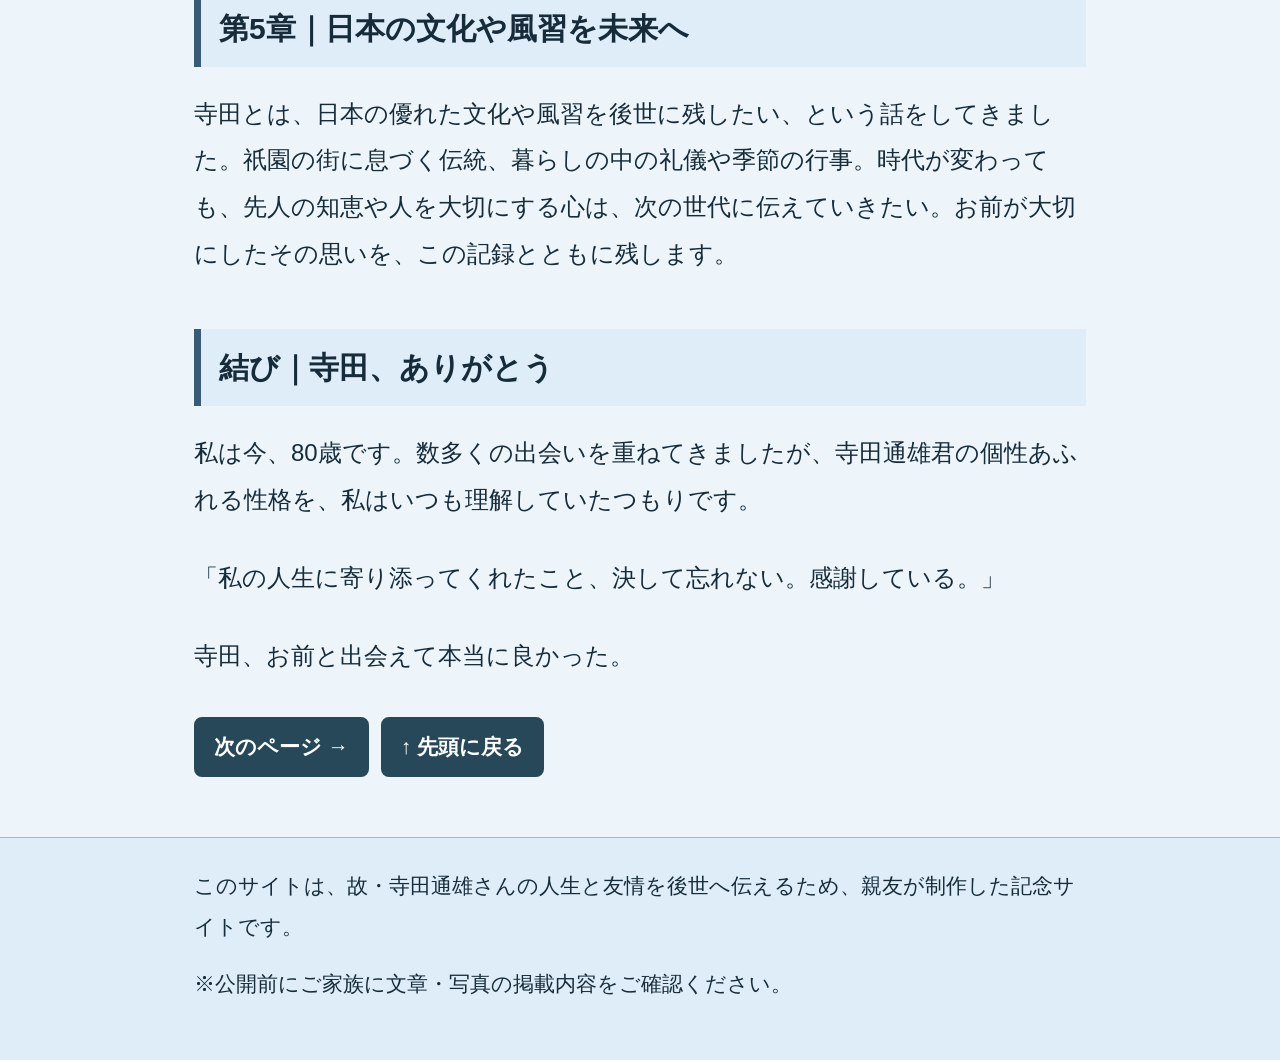
==== commit 30d9c85a: "Revert "Present Terada memorial as one A07 page in black and silver" This reverts commit 69d7ad9ee5e" ====
--- a/index.html
+++ b/index.html
@@ -1,13 +1 @@
-<!doctype html>
-<html lang="ja" data-template="A" data-layout="07" data-color="01" data-size="normal" data-motion="on">
-<head><meta charset="utf-8"><meta name="viewport" content="width=device-width,initial-scale=1"><meta name="robots" content="noindex,nofollow"><meta name="theme-color" content="#101113"><title>寺田通雄君を偲んで｜人生の履歴書</title><meta name="description" content="京都・祇園に生まれ、自分らしく生きた親友の記録。小学校5年生からの親友が記す人生の履歴書。"><link rel="icon" href="data:,"><link rel="stylesheet" href="css/a07-color01.css?v=0c3f9506c6"><link rel="stylesheet" href="css/memorial-a07.css?v=32859fc5f8"><script src="js/memorial.js?v=210d97917b" defer></script></head>
-<body id="top"><a class="skip" href="#main">本文へ進む</a>
-<header class="site-header"><div class="header-inner"><a class="brand" href="#top">人生の履歴書<span>寺田通雄君を偲んで</span></a><details class="reading-controls"><summary>文字の大きさ・印刷</summary><div class="reading-options"><div class="font-choices" role="group" aria-label="文字の大きさ"><button type="button" data-font="normal" aria-pressed="true">標準 18px</button><button type="button" data-font="large" aria-pressed="false">大 20px</button><button type="button" data-font="xlarge" aria-pressed="false">特大 22px</button></div><label><input type="checkbox" data-stop-motion>動きを止める</label><button type="button" data-print>この物語を印刷</button></div></details></div></header>
-<div class="page-shell"><nav class="reading-nav" aria-label="3つの篇を読む"><a href="#chapter-1" data-chapter-link><span class="nav-number">01</span><span>人生の歩み</span></a><a href="#chapter-2" data-chapter-link><span class="nav-number">02</span><span>青春の記憶</span></a><a href="#chapter-3" data-chapter-link><span class="nav-number">03</span><span>親友への手紙</span></a><progress max="100" value="0" aria-label="物語を読んだ位置"></progress></nav>
-<main id="main"><header class="story-hero"><div class="hero-words"><p class="hero-kicker">人生の履歴書</p><h1><span>寺田通雄君を</span><span>偲んで</span></h1><p class="hero-line">一人の人生には、一冊の本になるほどの物語がある。</p><a class="read-story" href="#chapter-1">物語を読む <span aria-hidden="true">↓</span></a></div><figure class="photo hero-photo"><button class="photo-open" type="button" data-photo-open aria-label="写真を拡大する"><img src="images/terada-main.png?v=be30578b9f" width="1200" height="630" alt="寺田通雄君の立ち姿と、桜咲く京都の街並みを組み合わせた加工画像" fetchpriority="high"></button><figcaption data-original-caption>寺田通雄君。春の京都の風景に思い出を重ねた加工画像です。実際の同時撮影写真ではありません。</figcaption><button class="photo-enlarge" type="button" data-photo-enlarge>写真を大きく見る <span aria-hidden="true">↗</span></button></figure></header>
-<article id="chapter-1" class="chapter life-chapter" aria-label="第一篇"><header class="chapter-head"><div class="chapter-masthead"><span class="chapter-label">第一篇</span><img class="chapter-ornament" src="images/a07-divider.png?v=87b73aa13f" width="980" height="200" alt="" aria-hidden="true"></div><h2 data-original-page-title>寺田通雄という男の生涯</h2><p class="chapter-subtitle" data-original-subtitle>京都・祇園に生まれ、自分らしく生きた親友の記録</p></header><section id="original-1-1" class="memory prologue" data-memory><h3 class="topic" data-original-heading><span class="topic-number">はじめに｜</span><span>忘れられない親友</span></h3><div class="prose"><p data-original-paragraph="original-1-1-1">京都市東山区、祇園。この街に生まれ育った寺田通雄君は、小学校5年生の頃からの私の親友です。お前がこの世を去ってから、30数年。私は80歳になった今も、ふとした瞬間にお前へ話しかけている自分に気づきます。</p><blockquote class="friend-quote"><p data-original-paragraph="original-1-1-2">「寺田、お前ならどう思う？」</p></blockquote><p data-original-paragraph="original-1-1-3">返事は聞こえなくても、共に歩んだ時間は、今も私の中に生き続けています。この3ページは、寺田という一人の男の生きた証しと、長く続いた友情を残すための記録です。</p></div></section><div class="early-pair"><section id="original-1-2" class="memory origins" data-memory><h3 class="topic" data-original-heading><span class="topic-number">第1章｜</span><span>祇園に生まれた少年</span></h3><div class="prose"><p data-original-paragraph="original-1-2-1">寺田が生まれ育ったのは、京都の歴史と暮らしが息づく祇園界隈。通った学校は京都市立有済小学校、そして京都市立弥栄中学校でした。私たちが知り合ったのは小学校5年生の頃です。あの日の出会いが、成人してからも協力し合う、長い友情につながるとは、当時は思いもしなかったでしょう。</p></div></section><section id="original-1-3" class="memory personality" data-memory><h3 class="topic" data-original-heading><span class="topic-number">第2章｜</span><span>人一倍、個性あふれる男</span></h3><div class="prose"><p data-original-paragraph="original-1-3-1">寺田は、誰かと同じ型には収まらない、個性あふれる男でした。中学2年生の頃には、やんちゃで「不良」と呼びたくなるような時期もありました。でも私は、歌うことが大好きで、根は本当に明るい寺田の姿を知っていました。外から見える振る舞いだけでは測れない、その人らしさがある。私にとって、寺田の個性は理解したいものであり、忘れられない魅力でもありました。</p></div></section></div><div class="life-turns"><section id="original-1-4" class="memory family-life" data-memory><h3 class="topic" data-original-heading><span class="topic-number">第3章｜</span><span>家族とともに歩んだ日々</span></h3><div class="prose"><p data-original-paragraph="original-1-4-1">大人になった寺田は、奥さんと一人の息子さんと家庭を築きました。少年だった私たちが、それぞれ家族を持ち、責任を背負って生きる年齢になったのです。家庭で過ごした詳しい日々を、私は勝手に語ることはできません。それでも、家族とともに人生を歩んだことは、寺田の大切な足跡として残しておきたいと思います。</p></div></section><section id="original-1-5" class="memory life-waves" data-memory><h3 class="topic" data-original-heading><span class="topic-number">第4章｜</span><span>波乱万丈、それでも寺田は寺田</span></h3><div class="prose"><p data-original-paragraph="original-1-5-1">お前の人生は、決して平穏なことばかりではなかったな。波乱万丈という言葉が、これほど似合う友も少ないかもしれません。何があっても、私にとってお前は小学校時代から知る寺田でした。成人後も長く協力し合い、人生のさまざまな場面を共にしてくれた。そのありがたさを、年月がたつほど強く感じています。</p></div></section></div><section id="original-1-6" class="memory culture-life" data-memory><h3 class="topic" data-original-heading><span class="topic-number">第5章｜</span><span>日本の文化や風習を未来へ</span></h3><div class="prose"><p data-original-paragraph="original-1-6-1">寺田とは、日本の優れた文化や風習を後世に残したい、という話をしてきました。祇園の街に息づく伝統、暮らしの中の礼儀や季節の行事。時代が変わっても、先人の知恵や人を大切にする心は、次の世代に伝えていきたい。お前が大切にしたその思いを、この記録とともに残します。</p></div></section><section id="original-1-7" class="memory life-coda" data-memory><h3 class="topic" data-original-heading><span class="topic-number">結び｜</span><span>寺田、ありがとう</span></h3><div class="prose"><p data-original-paragraph="original-1-7-1">私は今、80歳です。数多くの出会いを重ねてきましたが、寺田通雄君の個性あふれる性格を、私はいつも理解していたつもりです。</p><blockquote class="friend-quote"><p data-original-paragraph="original-1-7-2">「私の人生に寄り添ってくれたこと、決して忘れない。感謝している。」</p></blockquote><p data-original-paragraph="original-1-7-3">寺田、お前と出会えて本当に良かった。</p></div></section></article>
-<article id="chapter-2" class="chapter youth-chapter" aria-label="第二篇"><header class="chapter-head"><div class="chapter-masthead"><span class="chapter-label">第二篇</span><img class="chapter-ornament" src="images/a07-divider.png?v=87b73aa13f" width="980" height="200" alt="" aria-hidden="true"></div><h2 data-original-page-title>あの日、一緒に野球部へ入った</h2><p class="chapter-subtitle" data-original-subtitle>弥栄中学校の青春、厳しい練習、忘れられない友情</p></header><section id="original-2-1" class="memory invitation" data-memory><h3 class="topic" data-original-heading><span class="topic-number">第1章｜</span><span>中学校に入ったあの春</span></h3><div class="prose"><p data-original-paragraph="original-2-1-1">寺田、今でもあの日のことを鮮明に覚えているよ。中学校へ入学した頃、「一緒に野球部へ入ろう」と声をかけてくれたのはお前だったな。しかも入部の日には、わざわざ私の家まで迎えに来てくれた。二人で出かけた、あの何げない出来事が、今はかけがえのない思い出になっています。</p></div></section><div class="training-pair"><section id="original-2-2" class="memory return-road" data-memory><h3 class="topic" data-original-heading><span class="topic-number">第2章｜</span><span>足が痛くて歩きにくかった帰り道</span></h3><div class="prose"><p data-original-paragraph="original-2-2-1">練習が終わり、二人で帰途についたときのこと。足に身が入り、歩くのもつらかったな。まだ入部したばかりの私たちには、慣れない練習が相当にこたえたのでしょう。けれど、お前と一緒だったからこそ、その帰り道まで覚えているのだと思う。しんどかったことさえ、今では懐かしい。</p></div></section><section id="original-2-3" class="memory hard-memory" data-memory><h3 class="topic" data-original-heading><span class="topic-number">第3章｜</span><span>今なら許されない、先輩からの体罰</span></h3><div class="prose"><p data-original-paragraph="original-2-3-1">当時、1年生全員が並ばされ、先輩からバットで太ももをたたかれたこともありました。今であれば問題になる行為であり、決して正当化できるものではありません。けれども、あの頃の厳しい部活動の空気も、私たちが実際に経験した青春の一場面でした。野球の練習やお前と励まし合った日々から学んだことは、今も私の中に残っています。</p></div></section></div><div class="school-scene"><section id="original-2-4" class="memory school-copy" data-memory><h3 class="topic" data-original-heading><span class="topic-number">第4章｜</span><span>弥栄中学校の思い出</span></h3><div class="prose"><p data-original-paragraph="original-2-4-1">写真は、京都市立弥栄中学校の校門と校舎です。この写真を見ると、中学生だった私たちの足音がよみがえります。野球部に誘ってくれた寺田、迎えに来てくれた寺田。目を閉じれば、あの頃の姿が浮かんでくるようです。</p></div></section><figure class="photo school-photo"><button class="photo-open" type="button" data-photo-open aria-label="写真を拡大する"><img src="images/yasaka-jhs.jpg?v=f25116c0c9" width="1200" height="630" alt="京都市立弥栄中学校の校門と校舎" loading="lazy"></button><figcaption data-original-caption>京都市立弥栄中学校。依頼者提供の写真（撮影時期不明）。</figcaption><button class="photo-enlarge" type="button" data-photo-enlarge>写真を大きく見る <span aria-hidden="true">↗</span></button></figure></div><section id="original-2-5" class="memory singing-memory" data-memory><h3 class="topic" data-original-heading><span class="topic-number">第5章｜</span><span>歌が好きで明るかった寺田</span></h3><div class="prose"><p data-original-paragraph="original-2-5-1">寺田は歌うことが大好きでした。中学生の頃にはやんちゃな一面もあったけれど、根は明るい男だった。誰にでも同じように理解されたとは限らない。それでも、私は長年の付き合いの中で、その個性を受け止めてきたつもりです。</p></div></section><section id="original-2-6" class="memory youth-coda" data-memory><h3 class="topic" data-original-heading><span class="topic-number">第6章｜</span><span>苦労も思い出になる</span></h3><div class="prose"><p data-original-paragraph="original-2-6-1">一緒に野球部へ入った日、厳しい練習、痛む足で歩いた帰り道。決して楽しいことばかりではなかった。それでも、今振り返れば、私にとっては大切な体験だったと思っています。</p><blockquote class="friend-quote"><p data-original-paragraph="original-2-6-2">「寺田、あのとき一緒に入部してくれてありがとう。」</p></blockquote><p data-original-paragraph="original-2-6-3">お前と過ごした青春の日々を、私は忘れません。</p></div></section></article>
-<article id="chapter-3" class="chapter letter-chapter" aria-label="第三篇"><header class="chapter-head"><div class="chapter-masthead"><span class="chapter-label">第三篇</span><img class="chapter-ornament" src="images/a07-divider.png?v=87b73aa13f" width="980" height="200" alt="" aria-hidden="true"></div><h2 data-original-page-title>寺田、お前を忘れない</h2><p class="chapter-subtitle" data-original-subtitle>80歳になった親友から、未来へ残す感謝の手紙</p></header><section id="original-3-1" class="memory letter-opening" data-memory><h3 class="topic" data-original-heading><span class="topic-number">はじめに｜</span><span>30数年が過ぎても</span></h3><div class="prose"><p data-original-paragraph="original-3-1-1">寺田。お前がいなくなってから、30数年がたった。私はもう80歳になったよ。今でも時々、お前に話しかけている。小学校5年生で出会ったあの日から、大人になって協力し合った日々まで、思い出は少しも遠いものではありません。</p></div></section><div class="friendship-pair"><section id="original-3-2" class="memory shared-life" data-memory><h3 class="topic" data-original-heading><span class="topic-number">第1章｜</span><span>一緒に歩いた人生</span></h3><div class="prose"><p data-original-paragraph="original-3-2-1">人生には、何人もの人との出会いがあります。それでも、長い年月を経てなお心の中で語りかけられる相手は、そう多くありません。寺田、お前は私にとって、そんな特別な親友でした。私の人生に寄り添ってくれたことを、今改めてありがたく思います。</p></div></section><section id="original-3-3" class="memory whole-person" data-memory><h3 class="topic" data-original-heading><span class="topic-number">第2章｜</span><span>お前の個性を理解していた</span></h3><div class="prose"><p data-original-paragraph="original-3-3-1">波乱万丈の人生。人一倍の個性。歌うことが好きな明るさ。そんな寺田を、私は長く見てきました。人は、立派なところだけを並べても、その人の本当の姿にはならない。やんちゃな時代も、苦労した日々も含めて、すべてがお前の人生だった。ありのままの寺田を、これからも覚えていたい。</p></div></section></div><section id="original-3-4" class="memory culture-future" data-memory><h3 class="topic" data-original-heading><span class="topic-number">第3章｜</span><span>次の世代へ残したいもの</span></h3><div class="prose"><p data-original-paragraph="original-3-4-1">私たちは、日本の文化や風習を後世へ伝えていきたいと話していました。京都・祇園で育ったからこそ身近にあったものも、時代が過ぎれば少しずつ姿を変えていきます。若い世代には、ただ昔を懐かしむのではなく、先人が大切にしてきたものを知り、自分たちの未来へ受け継いでほしい。この人生の履歴書も、その小さなきっかけになればと思います。</p></div></section><section id="original-3-5" class="memory unfading-memory" data-memory><h3 class="topic" data-original-heading><span class="topic-number">第4章｜</span><span>思い出は消えない</span></h3><div class="prose"><p data-original-paragraph="original-3-5-1">あの春、一緒に野球部へ入ろうと家まで迎えに来てくれたこと。練習帰りに二人で足の痛みに耐えたこと。成人してからも長く協力し合ったこと。日々の出来事は時がたつにつれて薄れていっても、心に深く残る場面はあります。寺田、お前との思い出は、まさにそうした宝物です。</p></div></section><section id="original-3-6" class="memory final-letter" data-memory><h3 class="topic" data-original-heading><span>親友・寺田通雄君へ</span></h3><div class="prose"><p data-original-paragraph="original-3-6-1">寺田。</p><p data-original-paragraph="original-3-6-2">お前と出会えて本当に良かった。</p><p data-original-paragraph="original-3-6-3">私の人生に寄り添ってくれたこと、決して忘れない。</p><p data-original-paragraph="original-3-6-4">日本の文化や風習を大切にしたいと語り合った思いも、後世へ伝えていきたい。</p><p data-original-paragraph="original-3-6-5">たくさんの思い出を、ありがとう。</p><p data-original-paragraph="original-3-6-6">これからも時々、お前に話しかけると思う。</p><p data-original-paragraph="original-3-6-7">いつまでも、友達でいよう。</p><p data-original-paragraph="original-3-6-8">80歳になった、親友より。</p></div></section></article>
-<div class="closing-mark"><img src="images/a07-emblem.png?v=6243aeadf1" width="450" height="300" alt="" aria-hidden="true" loading="lazy"><a class="back-top" href="#top">はじめに戻る <span aria-hidden="true">↑</span></a></div></main>
-<footer class="site-footer"><p data-original-footer>このサイトは、故・寺田通雄さんの人生と友情を後世へ伝えるため、親友が制作した記念サイトです。</p><p class="family-note" data-original-footer-note>※公開前にご家族に文章・写真の掲載内容をご確認ください。</p></footer></div>
-<dialog id="image-dialog" aria-labelledby="image-dialog-title"><header class="dialog-heading"><h2 id="image-dialog-title">大切な一枚</h2><button type="button" data-close>閉じる ×</button></header><img class="expanded-photo" alt=""><p class="expanded-caption"></p></dialog><p class="sr-only" role="status" aria-live="polite" data-size-status></p></body></html>
+<!doctype html><html lang="ja"><head><meta charset="utf-8"><meta name="viewport" content="width=device-width,initial-scale=1"><meta name="robots" content="noindex,nofollow"><title>寺田通雄という男の生涯｜人生の履歴書・寺田通雄君</title><meta name="description" content="京都・祇園に生まれ、自分らしく生きた親友の記録。小学校5年生からの親友が記す人生の履歴書。"><link rel="stylesheet" href="css/style.css"><link rel="stylesheet" href="css/senior-blue.css?v=20261028"></head><body><header class="sitehead"><div class="wrap"><a class="brand" href="index.html">人生の履歴書｜寺田通雄君を偲んで</a><p class="tag">一人の人生には、一冊の本になるほどの物語がある。</p><nav aria-label="ページ切り替え"><a href="index.html" aria-current="page">第1ページ</a><a href="memories.html" >第2ページ</a><a href="message.html" >第3ページ</a></nav></div></header><main class="wrap"><p class="intro">第1ページ／全3ページ</p><h1>寺田通雄という男の生涯</h1><p class="intro">京都・祇園に生まれ、自分らしく生きた親友の記録</p><div class="controls" role="group" aria-label="文字の大きさと印刷"><button type="button" data-font="normal">文字 標準</button><button type="button" data-font="large">文字 大</button><button type="button" data-font="xlarge">文字 特大</button><button type="button" onclick="window.print()">印刷</button><span class="sr-only" role="status" data-size-status></span></div><figure class="photo"><img data-zoom src="images/terada-main.png" alt="寺田通雄君の立ち姿と、桜咲く京都の街並みを組み合わせた加工画像"><figcaption>寺田通雄君。春の京都の風景に思い出を重ねた加工画像です。実際の同時撮影写真ではありません。</figcaption></figure><section class="section"><h2>はじめに｜忘れられない親友</h2><p>京都市東山区、祇園。この街に生まれ育った寺田通雄君は、小学校5年生の頃からの私の親友です。お前がこの世を去ってから、30数年。私は80歳になった今も、ふとした瞬間にお前へ話しかけている自分に気づきます。</p><p>「寺田、お前ならどう思う？」</p><p>返事は聞こえなくても、共に歩んだ時間は、今も私の中に生き続けています。この3ページは、寺田という一人の男の生きた証しと、長く続いた友情を残すための記録です。</p></section><section class="section"><h2>第1章｜祇園に生まれた少年</h2><p>寺田が生まれ育ったのは、京都の歴史と暮らしが息づく祇園界隈。通った学校は京都市立有済小学校、そして京都市立弥栄中学校でした。私たちが知り合ったのは小学校5年生の頃です。あの日の出会いが、成人してからも協力し合う、長い友情につながるとは、当時は思いもしなかったでしょう。</p></section><section class="section"><h2>第2章｜人一倍、個性あふれる男</h2><p>寺田は、誰かと同じ型には収まらない、個性あふれる男でした。中学2年生の頃には、やんちゃで「不良」と呼びたくなるような時期もありました。でも私は、歌うことが大好きで、根は本当に明るい寺田の姿を知っていました。外から見える振る舞いだけでは測れない、その人らしさがある。私にとって、寺田の個性は理解したいものであり、忘れられない魅力でもありました。</p></section><section class="section"><h2>第3章｜家族とともに歩んだ日々</h2><p>大人になった寺田は、奥さんと一人の息子さんと家庭を築きました。少年だった私たちが、それぞれ家族を持ち、責任を背負って生きる年齢になったのです。家庭で過ごした詳しい日々を、私は勝手に語ることはできません。それでも、家族とともに人生を歩んだことは、寺田の大切な足跡として残しておきたいと思います。</p></section><section class="section"><h2>第4章｜波乱万丈、それでも寺田は寺田</h2><p>お前の人生は、決して平穏なことばかりではなかったな。波乱万丈という言葉が、これほど似合う友も少ないかもしれません。何があっても、私にとってお前は小学校時代から知る寺田でした。成人後も長く協力し合い、人生のさまざまな場面を共にしてくれた。そのありがたさを、年月がたつほど強く感じています。</p></section><section class="section"><h2>第5章｜日本の文化や風習を未来へ</h2><p>寺田とは、日本の優れた文化や風習を後世に残したい、という話をしてきました。祇園の街に息づく伝統、暮らしの中の礼儀や季節の行事。時代が変わっても、先人の知恵や人を大切にする心は、次の世代に伝えていきたい。お前が大切にしたその思いを、この記録とともに残します。</p></section><section class="section"><h2>結び｜寺田、ありがとう</h2><p>私は今、80歳です。数多くの出会いを重ねてきましたが、寺田通雄君の個性あふれる性格を、私はいつも理解していたつもりです。</p><p>「私の人生に寄り添ってくれたこと、決して忘れない。感謝している。」</p><p>寺田、お前と出会えて本当に良かった。</p></section><div class="pager"><a href="memories.html">次のページ →</a><a href="#top" onclick="window.scrollTo({top:0,behavior:'smooth'});return false">↑ 先頭に戻る</a></div></main><footer class="foot"><div class="wrap">このサイトは、故・寺田通雄さんの人生と友情を後世へ伝えるため、親友が制作した記念サイトです。<p>※公開前にご家族に文章・写真の掲載内容をご確認ください。</p></div></footer><dialog id="image-dialog"><button type="button" data-close aria-label="画像を閉じる">閉じる ×</button><img alt="拡大画像"></dialog><script src="js/main.js?v=20261028-senior-blue" defer></script></body></html>
--- a/css/style.css
+++ b/css/style.css
@@ -0,0 +1 @@
+*{box-sizing:border-box}html{scroll-behavior:smooth}body{margin:0;background:#fffdf7;color:#222;font-family:"Yu Gothic","Hiragino Kaku Gothic ProN",Meiryo,sans-serif;font-size:20px;line-height:2.1}body.large{font-size:23px}body.xlarge{font-size:26px}a{color:#174e39}a:focus-visible,button:focus-visible{outline:4px solid #bb5a1a;outline-offset:4px}.wrap{max-width:900px;margin:0 auto;padding:0 22px}.sitehead{background:#244c3d;color:#fff;padding:22px 0}.brand{color:white;text-decoration:none;font-weight:800;font-size:clamp(23px,3vw,32px)}.tag{font-size:15px;margin:0;color:#f2f7f1}nav{display:flex;flex-wrap:wrap;gap:9px;margin-top:12px}nav a{color:#fff;border:1px solid #fff9;padding:6px 13px;border-radius:30px;text-decoration:none;font-size:17px}nav a[aria-current]{background:#fff;color:#244c3d}main{padding-top:30px}h1{font-size:clamp(30px,4.6vw,38px);line-height:1.5;margin:.4em 0}h2{font-size:28px;line-height:1.5;margin:1.7em 0 .8em;border-left:7px solid #a64752;background:#f7f1ec;padding:10px 16px}p{margin:0 0 1.3em;overflow-wrap:anywhere}.intro{color:#455a4b;font-weight:600}.photo{margin:25px auto 35px}figure img{display:block;width:100%;height:auto;border-radius:10px;box-shadow:0 4px 16px #0002;cursor:zoom-in}figcaption{font-size:16px;line-height:1.8;color:#444;margin-top:9px}.section{margin:36px 0}.quote{border-left:6px solid #a64752;background:#fff6eb;padding:18px 22px;font-weight:700}.controls,.pager{display:flex;gap:10px;flex-wrap:wrap;margin:25px 0}.controls button,.pager a{font:700 17px inherit;font-size:17px;color:#223d30;border:2px solid #365a49;background:#fff;border-radius:10px;padding:8px 17px;min-height:50px;cursor:pointer;text-decoration:none}.pager a{background:#244c3d;color:#fff}.foot{background:#f0eee7;padding:25px 0;font-size:16px;margin-top:60px}dialog{border:0;background:transparent;max-width:95vw;max-height:95vh;padding:0}dialog img{max-width:90vw;max-height:85vh;object-fit:contain}dialog button{display:block;margin-left:auto;padding:8px 15px;font-size:20px}dialog::backdrop{background:#000b}@media(max-width:640px){.wrap{padding:0 16px}nav a{font-size:15px}h2{font-size:26px}}@media print{body{color:#000;background:#fff;font-size:15pt}.controls,.pager,nav,dialog{display:none!important}.sitehead{background:#fff;color:#000}.brand{color:#000}.wrap{max-width:100%}section{break-inside:avoid}h2{background:#eee}}
--- a/css/senior-blue.css
+++ b/css/senior-blue.css
@@ -0,0 +1,6 @@
+@charset "UTF-8";
+:root{color-scheme:light;--paper:#edf5fb;--ink:#162c3a;--blue:#264858;--panel:#deedf7;--line:#9bbccf;--accent:#385c76}
+html{scroll-padding-top:20px}body{background:var(--paper);color:var(--ink);font-family:"BIZ UDPGothic","Meiryo","Yu Gothic","Hiragino Kaku Gothic ProN",sans-serif;font-size:24px;font-weight:500;line-height:1.95}body.large{font-size:28px}body.xlarge{font-size:32px}a{color:#174b6c;text-underline-offset:.22em;text-decoration-thickness:2px}a:focus-visible,button:focus-visible{outline:4px solid #996017;outline-offset:5px}button,a{touch-action:manipulation}.wrap{max-width:940px;padding:0 24px}.sitehead{background:var(--panel);color:var(--ink);border-top:7px solid var(--blue);border-bottom:1px solid var(--line);padding:24px 0}.brand{color:var(--ink);font-weight:700;font-size:1.2em;line-height:1.65;display:block}.tag{font-size:20px;margin:8px 0 0;color:var(--ink);line-height:1.9}nav{gap:12px;margin-top:18px}nav a{color:var(--blue);border:2px solid var(--blue);padding:9px 18px;border-radius:8px;font-size:22px;font-weight:700;min-height:52px;line-height:1.5;display:flex;align-items:center}nav a[aria-current]{background:var(--blue);color:#fff}main.wrap{padding-top:30px}h1{font-size:1.65em;font-weight:700;line-height:1.6;margin:.5em 0 .6em;overflow-wrap:anywhere}h2{font-size:1.25em;font-weight:700;line-height:1.7;margin:1.7em 0 .8em;border-left:7px solid var(--accent);background:var(--panel);padding:13px 18px;overflow-wrap:anywhere}.intro{color:var(--ink);font-weight:700}.photo{margin:28px auto 36px}figure img{border-radius:8px;border:1px solid var(--line);box-shadow:none}figcaption{font-size:21px;font-weight:500;line-height:1.9;color:var(--ink);margin-top:14px}.section{margin:38px 0}.quote{border-left:6px solid var(--accent);background:var(--panel);padding:20px 24px;font-weight:700}.controls,.pager{gap:12px}.controls button,.pager a{font-family:inherit;font-size:21px;font-weight:700;line-height:1.7;color:var(--blue);border:2px solid var(--blue);background:#fff;border-radius:8px;padding:10px 18px;min-height:54px}.controls button[aria-pressed=true],.pager a{background:var(--blue);color:#fff}.controls button:hover,.pager a:hover{border-color:#102c3c;box-shadow:0 0 0 1px #102c3c}.foot{background:var(--panel);border-top:1px solid var(--line);padding:28px 0;font-size:21px;line-height:1.95}.foot p{margin-top:16px}dialog{border:1px solid var(--line);background:var(--paper);padding:16px}dialog img{display:block;max-width:100%;max-height:80vh;height:auto;margin:auto}dialog button{font-family:inherit;font-weight:700;margin:0 0 14px auto;padding:10px 20px;font-size:22px;min-height:52px;border:2px solid var(--blue);background:white;color:var(--ink);cursor:pointer}dialog::backdrop{background:#142d3ae0}.sr-only{position:absolute;width:1px;height:1px;padding:0;margin:-1px;overflow:hidden;clip:rect(0,0,0,0);white-space:nowrap;border:0}
+@media(max-width:640px){.wrap{padding:0 18px}.sitehead{padding:20px 0}.brand{font-size:1.05em}.tag{font-size:20px}nav{gap:10px}nav a{font-size:20px;padding:9px 13px}h1{font-size:1.4em}h2{font-size:1.16em;padding:12px 14px}.controls{gap:10px}.controls button,.pager a{font-size:20px;padding:9px 14px}figcaption,.foot{font-size:20px}dialog{padding:10px}}
+@media(prefers-reduced-motion:reduce){html{scroll-behavior:auto}}
+@media print{body,body.large,body.xlarge{color:#000;background:#fff;font-size:15pt;font-weight:400;line-height:1.8}.controls,.pager,nav,dialog{display:none!important}.sitehead{background:#fff;color:#000;border:0}.brand,.tag,.intro,.foot{color:#000}.wrap{max-width:100%}h2{background:#eee;color:#000}figcaption,.foot{font-size:12pt}.foot{background:white}.photo img{max-height:120mm;object-fit:contain}}
